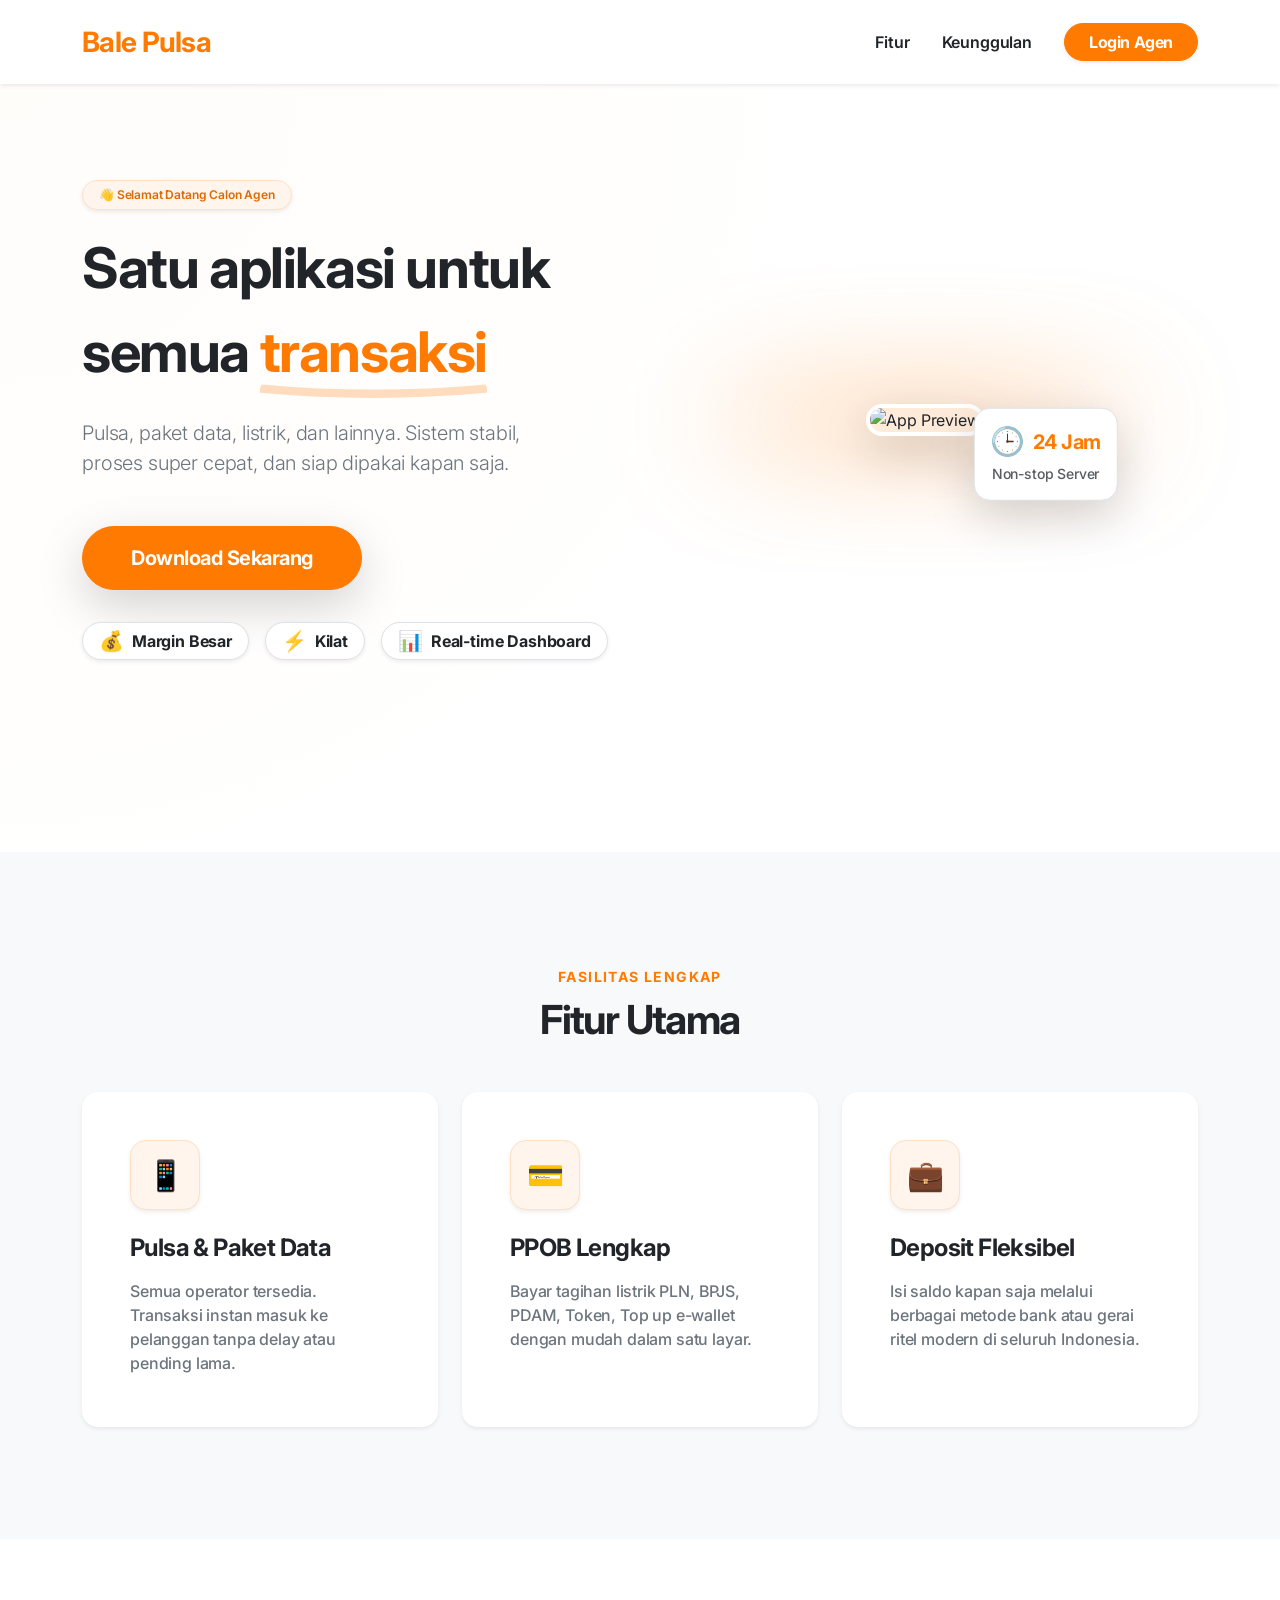
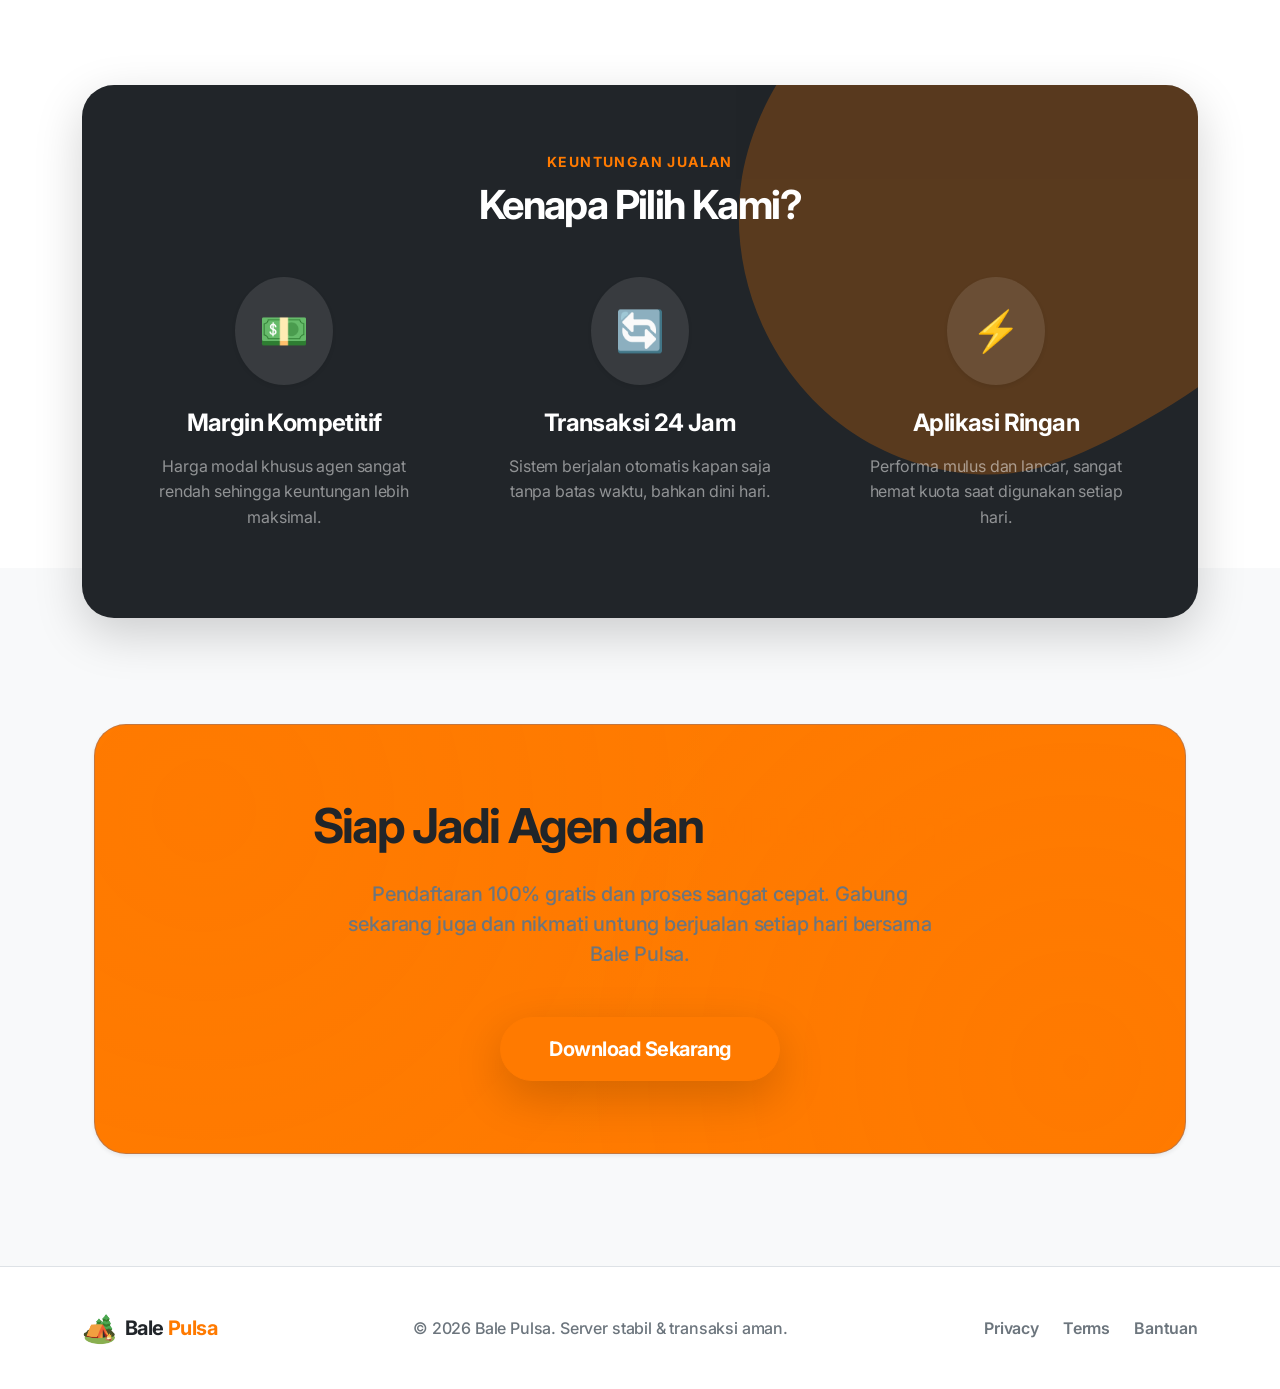
==== index.html @ e607cb9f "Add files via upload" ====
<!DOCTYPE html>
<html lang="id" class="scroll-smooth">

<head>
    <meta charset="UTF-8">
    <meta name="viewport" content="width=device-width, initial-scale=1.0">
    <title>Bale Pulsa - Aplikasi Transaksi Agen Tercepat</title>

    <!-- Google Fonts: Inter -->
    <link rel="preconnect" href="https://fonts.googleapis.com">
    <link rel="preconnect" href="https://fonts.gstatic.com" crossorigin>
    <link href="https://fonts.googleapis.com/css2?family=Inter:wght@400;500;600;700;800&display=swap" rel="stylesheet">

    <!-- Bootstrap 5 CSS -->
    <link href="https://cdn.jsdelivr.net/npm/bootstrap@5.3.3/dist/css/bootstrap.min.css" rel="stylesheet">

    <!-- Custom CSS -->
    <link rel="stylesheet" href="style.css">
</head>

<body class="bg-light">

    <!-- Navbar -->
    <nav class="navbar navbar-expand-lg navbar-light bg-white shadow-sm py-3 sticky-top">
        <div class="container">
            <a class="navbar-brand text-primary fw-bolder fs-3" href="#">Bale Pulsa</a>
            <button class="navbar-toggler border-0 shadow-none" type="button" data-bs-toggle="collapse"
                data-bs-target="#navbarNav" aria-controls="navbarNav" aria-expanded="false"
                aria-label="Toggle navigation">
                <span class="navbar-toggler-icon"></span>
            </button>
            <div class="collapse navbar-collapse justify-content-end" id="navbarNav">
                <ul class="navbar-nav align-items-center mt-3 mt-lg-0 gap-3">
                    <li class="nav-item">
                        <a class="nav-link fw-semibold text-dark hover-primary" href="#fitur">Fitur</a>
                    </li>
                    <li class="nav-item">
                        <a class="nav-link fw-semibold text-dark hover-primary" href="#keunggulan">Keunggulan</a>
                    </li>
                    <li class="nav-item ms-lg-2">
                        <a href="#login"
                            class="btn btn-primary px-4 fw-bold rounded-pill w-100 shadow-sm hover-lift">Login Agen</a>
                    </li>
                </ul>
            </div>
        </div>
    </nav>

    <!-- Hero Section -->
    <section class="hero-section bg-white position-relative overflow-hidden py-5">
        <!-- Floating shape background -->
        <div class="position-absolute top-0 start-0 w-100 h-100 hero-blob opacity-25 z-0"
            style="background: radial-gradient(circle at top left, #fff5ec 0%, transparent 60%); pointer-events: none;">
        </div>

        <div class="container py-5 position-relative z-1 pt-lg-5 pb-lg-5">
            <div class="row align-items-center mb-5 pb-lg-5">
                <div class="col-lg-6 mb-5 mb-lg-0 text-center text-lg-start">
                    <span
                        class="badge bg-primary-subtle text-primary-emphasis px-3 py-2 rounded-pill fw-semibold mb-3 border border-primary-subtle shadow-sm animate-fade-in">👋
                        Selamat Datang Calon Agen</span>
                    <h1 class="display-4 fw-bolder mb-4 lh-base text-dark text-balance">Satu aplikasi untuk semua <span
                            class="text-primary position-relative d-inline-block">transaksi<svg
                                class="position-absolute w-100 h-25 start-0 bottom-0 text-primary opacity-25"
                                style="transform: translateY(5px);" viewBox="0 0 100 20" preserveAspectRatio="none">
                                <path d="M0,10 Q50,20 100,10" stroke="currentColor" stroke-width="8" fill="none" />
                            </svg></span></h1>
                    <p class="lead text-secondary mb-5 pe-lg-5 text-balance">Pulsa, paket data, listrik, dan lainnya.
                        Sistem stabil, proses super cepat, dan siap dipakai kapan saja.</p>
                    <a href="#daftar"
                        class="btn btn-primary btn-lg px-5 py-3 rounded-pill fw-bold shadow-lg mb-4 hover-lift d-inline-block">Download
                        Sekarang</a>

                    <div class="d-flex flex-wrap justify-content-center justify-content-lg-start gap-3 mt-2">
                        <span
                            class="badge bg-white text-dark shadow-sm border px-3 py-2 fs-6 rounded-pill d-flex align-items-center"><span
                                class="fs-5 me-2">💰</span> Margin Besar</span>
                        <span
                            class="badge bg-white text-dark shadow-sm border px-3 py-2 fs-6 rounded-pill d-flex align-items-center"><span
                                class="fs-5 me-2">⚡</span> Kilat</span>
                        <span
                            class="badge bg-white text-dark shadow-sm border px-3 py-2 fs-6 rounded-pill d-flex align-items-center"><span
                                class="fs-5 me-2">📊</span> Real-time Dashboard</span>
                    </div>
                </div>
                <div class="col-lg-6 text-center position-relative">
                    <div
                        class="position-absolute top-50 start-50 translate-middle w-75 h-75 bg-primary rounded-circle opacity-10 filter-blur">
                    </div>
                    <img src="https://images.unsplash.com/photo-1620912189868-30788f8df4f5?ixlib=rb-4.0.3&auto=format&fit=crop&w=600&q=80"
                        alt="App Preview"
                        class="img-fluid rounded-4 shadow-lg hero-img position-relative z-1 border border-white border-4"
                        style="max-height: 550px; object-fit: cover;">
                    <!-- Floating badge -->
                    <div class="position-absolute top-0 end-0 translate-middle p-3 bg-white rounded-4 shadow-lg border z-2 hover-tilt"
                        style="margin-top: 50px; margin-right: 20px;">
                        <h5 class="fw-bold mb-0 text-primary d-flex align-items-center gap-2"><span
                                class="fs-3">🕒</span> 24 Jam</h5>
                        <small class="text-muted fw-medium mt-1 d-block">Non-stop Server</small>
                    </div>
                </div>
            </div>
        </div>
    </section>

    <!-- Fitur Utama -->
    <section id="fitur" class="py-5 bg-light position-relative">
        <div class="container py-5 mt-3 mb-3">
            <div class="text-center mb-5">
                <span class="text-primary fw-bold text-uppercase tracking-wide small">Fasilitas Lengkap</span>
                <h2 class="fw-bolder mt-2 display-6 text-dark tracking-tight">Fitur Utama</h2>
            </div>
            <div class="row g-4 justify-content-center">
                <div class="col-md-6 col-lg-4">
                    <div class="card h-100 border-0 shadow-sm feature-card rounded-4 bg-white overflow-hidden">
                        <div class="card-body p-4 p-xl-5">
                            <div class="feature-icon bg-primary-subtle text-primary rounded-4 mb-4 d-inline-flex align-items-center justify-content-center border border-primary-subtle shadow-sm"
                                style="width: 70px; height: 70px; font-size: 30px;">
                                📱
                            </div>
                            <h3 class="h4 fw-bold mb-3 text-dark">Pulsa & Paket Data</h3>
                            <p class="text-secondary mb-0 fw-medium">Semua operator tersedia. Transaksi instan masuk ke
                                pelanggan tanpa delay atau pending lama.</p>
                        </div>
                    </div>
                </div>
                <div class="col-md-6 col-lg-4">
                    <div class="card h-100 border-0 shadow-sm feature-card rounded-4 bg-white overflow-hidden">
                        <div class="card-body p-4 p-xl-5">
                            <div class="feature-icon bg-primary-subtle text-primary rounded-4 mb-4 d-inline-flex align-items-center justify-content-center border border-primary-subtle shadow-sm"
                                style="width: 70px; height: 70px; font-size: 30px;">
                                💳
                            </div>
                            <h3 class="h4 fw-bold mb-3 text-dark">PPOB Lengkap</h3>
                            <p class="text-secondary mb-0 fw-medium">Bayar tagihan listrik PLN, BPJS, PDAM, Token, Top
                                up e-wallet dengan mudah dalam satu layar.</p>
                        </div>
                    </div>
                </div>
                <div class="col-md-6 col-lg-4">
                    <div class="card h-100 border-0 shadow-sm feature-card rounded-4 bg-white overflow-hidden">
                        <div class="card-body p-4 p-xl-5">
                            <div class="feature-icon bg-primary-subtle text-primary rounded-4 mb-4 d-inline-flex align-items-center justify-content-center border border-primary-subtle shadow-sm"
                                style="width: 70px; height: 70px; font-size: 30px;">
                                💼
                            </div>
                            <h3 class="h4 fw-bold mb-3 text-dark">Deposit Fleksibel</h3>
                            <p class="text-secondary mb-0 fw-medium">Isi saldo kapan saja melalui berbagai metode bank
                                atau gerai ritel modern di seluruh Indonesia.</p>
                        </div>
                    </div>
                </div>
            </div>
        </div>
    </section>

    <!-- Kenapa Pilih Kami -->
    <section id="keunggulan" class="py-5 position-relative bg-white pb-0">
        <div class="container pt-5">
            <div class="bg-dark rounded-5 p-4 p-md-5 shadow-lg position-relative overflow-hidden benefits-section mb-n5"
                style="transform: translateY(50px); z-index: 10;">
                <!-- Decorative element -->
                <div class="position-absolute top-0 end-0 opacity-25 shape-rotate"
                    style="transform: translate(20%, -30%);">
                    <svg width="600" height="600" viewBox="0 0 200 200" xmlns="http://www.w3.org/2000/svg">
                        <path fill="#ff7a00"
                            d="M44.7,-76.4C58.8,-69.2,71.8,-59.1,81.3,-46.3C90.8,-33.5,96.8,-18,97,-2.4C97.1,13.2,91.3,28.9,81.4,41.4C71.5,53.8,57.5,63.1,42.7,71.6C27.9,80.1,12.3,87.8,-3.1,89.5C-18.5,91.2,-37,86.9,-51.9,78C-66.8,69,-78.2,55.5,-85.2,40.1C-92.2,24.7,-94.7,7.4,-92,-9.3C-89.2,-25.9,-81.1,-41.9,-70,-54.6C-58.9,-67.3,-44.7,-76.7,-30.2,-81.9C-15.7,-87.1,-0.9,-88.2,14.2,-85.4C29.3,-82.5,44.7,-76.4,44.7,-76.4Z"
                            transform="translate(100 100)" />
                    </svg>
                </div>

                <div class="text-center position-relative z-1 mb-5 pt-3">
                    <span class="text-primary fw-bold text-uppercase tracking-wide small">Keuntungan Jualan</span>
                    <h2 class="fw-bolder mt-2 display-6 text-white tracking-tight">Kenapa Pilih Kami?</h2>
                </div>

                <div class="row g-5 position-relative z-1 text-center pb-4">
                    <div class="col-md-4">
                        <div class="d-inline-flex bg-white bg-opacity-10 rounded-circle p-4 mb-4 glow-effect shadow-sm">
                            <span class="fs-1">💵</span>
                        </div>
                        <h3 class="h4 fw-bold text-white mb-3">Margin Kompetitif</h3>
                        <p class="text-white-50 px-lg-3 lh-relaxed">Harga modal khusus agen sangat rendah sehingga
                            keuntungan lebih maksimal.</p>
                    </div>
                    <div class="col-md-4">
                        <div class="d-inline-flex bg-white bg-opacity-10 rounded-circle p-4 mb-4 glow-effect shadow-sm">
                            <span class="fs-1">🔄</span>
                        </div>
                        <h3 class="h4 fw-bold text-white mb-3">Transaksi 24 Jam</h3>
                        <p class="text-white-50 px-lg-3 lh-relaxed">Sistem berjalan otomatis kapan saja tanpa batas
                            waktu, bahkan dini hari.</p>
                    </div>
                    <div class="col-md-4">
                        <div class="d-inline-flex bg-white bg-opacity-10 rounded-circle p-4 mb-4 glow-effect shadow-sm">
                            <span class="fs-1">⚡</span>
                        </div>
                        <h3 class="h4 fw-bold text-white mb-3">Aplikasi Ringan</h3>
                        <p class="text-white-50 px-lg-3 lh-relaxed">Performa mulus dan lancar, sangat hemat kuota saat
                            digunakan setiap hari.</p>
                    </div>
                </div>
            </div>
        </div>
    </section>

    <!-- CTA -->
    <section id="daftar" class="py-5 bg-light pb-5 pt-pill" style="padding-top: 100px !important;">
        <div class="container py-5 text-center px-lg-4 mt-2">
            <div
                class="py-5 px-3 px-sm-5 bg-primary bg-opacity-10 rounded-5 border border-primary border-opacity-25 shadow-sm custom-cta-bg position-relative overflow-hidden mb-3">
                <div class="position-relative z-1 py-4">
                    <h2 class="fw-bolder display-5 mb-4 text-dark tracking-tight">Siap Jadi Agen dan <span
                            class="text-primary">Mulai Cuan?</span></h2>
                    <p class="lead text-secondary mb-5 max-w-lg mx-auto fw-medium" style="max-width: 600px;">Pendaftaran
                        100% gratis dan proses sangat cepat. Gabung sekarang juga dan nikmati untung berjualan setiap
                        hari bersama Bale Pulsa.</p>
                    <a href="#"
                        class="btn btn-primary btn-lg px-5 py-3 rounded-pill fw-bold shadow-lg hover-lift">Download
                        Sekarang</a>
                </div>
            </div>
        </div>
    </section>

    <!-- Footer -->
    <footer class="py-4 bg-white text-center text-secondary border-top">
        <div class="container py-3">
            <div class="d-flex flex-column flex-md-row justify-content-between align-items-center">
                <div class="fw-bolder fs-5 text-dark mb-3 mb-md-0 d-flex align-items-center"><span
                        class="fs-3 me-2">🏕️</span> Bale <span class="text-primary ms-1">Pulsa</span></div>
                <p class="mb-0 fw-medium">© 2026 Bale Pulsa. Server stabil & transaksi aman.</p>
                <div class="d-flex gap-4 mt-3 mt-md-0 fw-semibold">
                    <a href="#" class="text-secondary hover-primary text-decoration-none transition-base">Privacy</a>
                    <a href="#" class="text-secondary hover-primary text-decoration-none transition-base">Terms</a>
                    <a href="#" class="text-secondary hover-primary text-decoration-none transition-base">Bantuan</a>
                </div>
            </div>
        </div>
    </footer>

    <!-- Bootstrap JS -->
    <script src="https://cdn.jsdelivr.net/npm/bootstrap@5.3.3/dist/js/bootstrap.bundle.min.js"></script>
</body>

</html>
---- style.css ----
/* Bale Pulsa Custom Styles (Overriding and Extending Bootstrap 5) */

:root {
    --primary-color: #ff7a00;
    --primary-hover: #e06a00;
    --primary-subtle: #fff5ec;
    --border-subtle: #ffe0c2;
    --font-family: 'Inter', -apple-system, BlinkMacSystemFont, "Segoe UI", Roboto, "Helvetica Neue", Arial, sans-serif;
}

html {
    scroll-behavior: smooth;
}

body {
    font-family: var(--font-family);
    -webkit-font-smoothing: antialiased;
    letter-spacing: -0.01em;
}

/* Typography Enhancements */
h1, h2, h3, h4, h5, h6, .fw-bolder, .fw-bold {
    letter-spacing: -0.025em;
}

.tracking-tight {
    letter-spacing: -0.04em !important;
}

.tracking-wide {
    letter-spacing: 0.1em !important;
}

.text-balance {
    text-wrap: balance;
}

.lh-relaxed {
    line-height: 1.6;
}

/* Base Transition Component */
.transition-base {
    transition: all 0.3s cubic-bezier(0.25, 0.8, 0.25, 1);
}

/* Primary Color Utilities Extension */
.text-primary { color: var(--primary-color) !important; }
.bg-primary { background-color: var(--primary-color) !important; }
.bg-primary-subtle { background-color: var(--primary-subtle) !important; }
.text-primary-emphasis { color: var(--primary-hover) !important; }
.border-primary-subtle { border-color: var(--border-subtle) !important; }

/* Buttons */
.btn-primary {
    background-color: var(--primary-color);
    border-color: var(--primary-color);
    transition: all 0.3s cubic-bezier(0.25, 0.8, 0.25, 1);
}

.btn-primary:hover, .btn-primary:focus, .btn-primary:active {
    background-color: var(--primary-hover) !important;
    border-color: var(--primary-hover) !important;
    transform: translateY(-2px);
    box-shadow: 0 8px 25px rgba(255, 122, 0, 0.35) !important;
}

/* Hover Links */
.hover-primary {
    transition: color 0.2s ease;
}
.hover-primary:hover {
    color: var(--primary-color) !important;
}

/* Feature Cards Interactive */
.feature-card {
    transition: all 0.4s cubic-bezier(0.25, 0.8, 0.25, 1);
    border-bottom: 4px solid transparent !important;
}

.feature-card:hover {
    transform: translateY(-10px);
    box-shadow: 0 15px 40px rgba(0, 0, 0, 0.08) !important;
    border-bottom: 4px solid var(--primary-color) !important;
}

/* Utility Animations & Hovers */
.hover-lift {
    transition: transform 0.3s ease, box-shadow 0.3s ease;
}
.hover-lift:hover {
    transform: translateY(-4px);
}

.hover-tilt {
    transition: transform 0.4s cubic-bezier(0.175, 0.885, 0.32, 1.275);
}
.hover-tilt:hover {
    transform: rotate(6deg) scale(1.08);
}

.hero-img {
    transition: transform 0.5s cubic-bezier(0.25, 0.8, 0.25, 1);
}
.hero-img:hover {
    transform: scale(1.03);
}

.filter-blur {
    filter: blur(60px);
}

/* Background decorations */
.benefits-section {
    transition: box-shadow 0.4s ease;
}

.benefits-section:hover {
    box-shadow: 0 30px 60px rgba(255, 122, 0, 0.3) !important;
}

.glow-effect {
    transition: transform 0.4s cubic-bezier(0.175, 0.885, 0.32, 1.275), background-color 0.4s ease, box-shadow 0.4s ease;
}
.benefits-section:hover .glow-effect {
    background-color: rgba(255, 255, 255, 0.2) !important;
    box-shadow: 0 0 25px rgba(255, 255, 255, 0.4);
    transform: scale(1.15) rotate(-5deg);
}

/* Keyframe Animations */
@keyframes slow-rotate {
    from { transform: translate(20%, -30%) rotate(0deg); }
    to { transform: translate(20%, -30%) rotate(360deg); }
}

.shape-rotate {
    animation: slow-rotate 60s linear infinite;
}

@keyframes fade-in-up {
    from {
        opacity: 0;
        transform: translateY(20px);
    }
    to {
        opacity: 1;
        transform: translateY(0);
    }
}

.animate-fade-in {
    animation: fade-in-up 0.8s ease-out forwards;
}

/* Custom CTA Background */
.custom-cta-bg {
    background-image: radial-gradient(circle at 10% 20%, rgba(255,122,0,0.06) 0%, transparent 50%),
                      radial-gradient(circle at 90% 80%, rgba(255,122,0,0.08) 0%, transparent 50%);
}
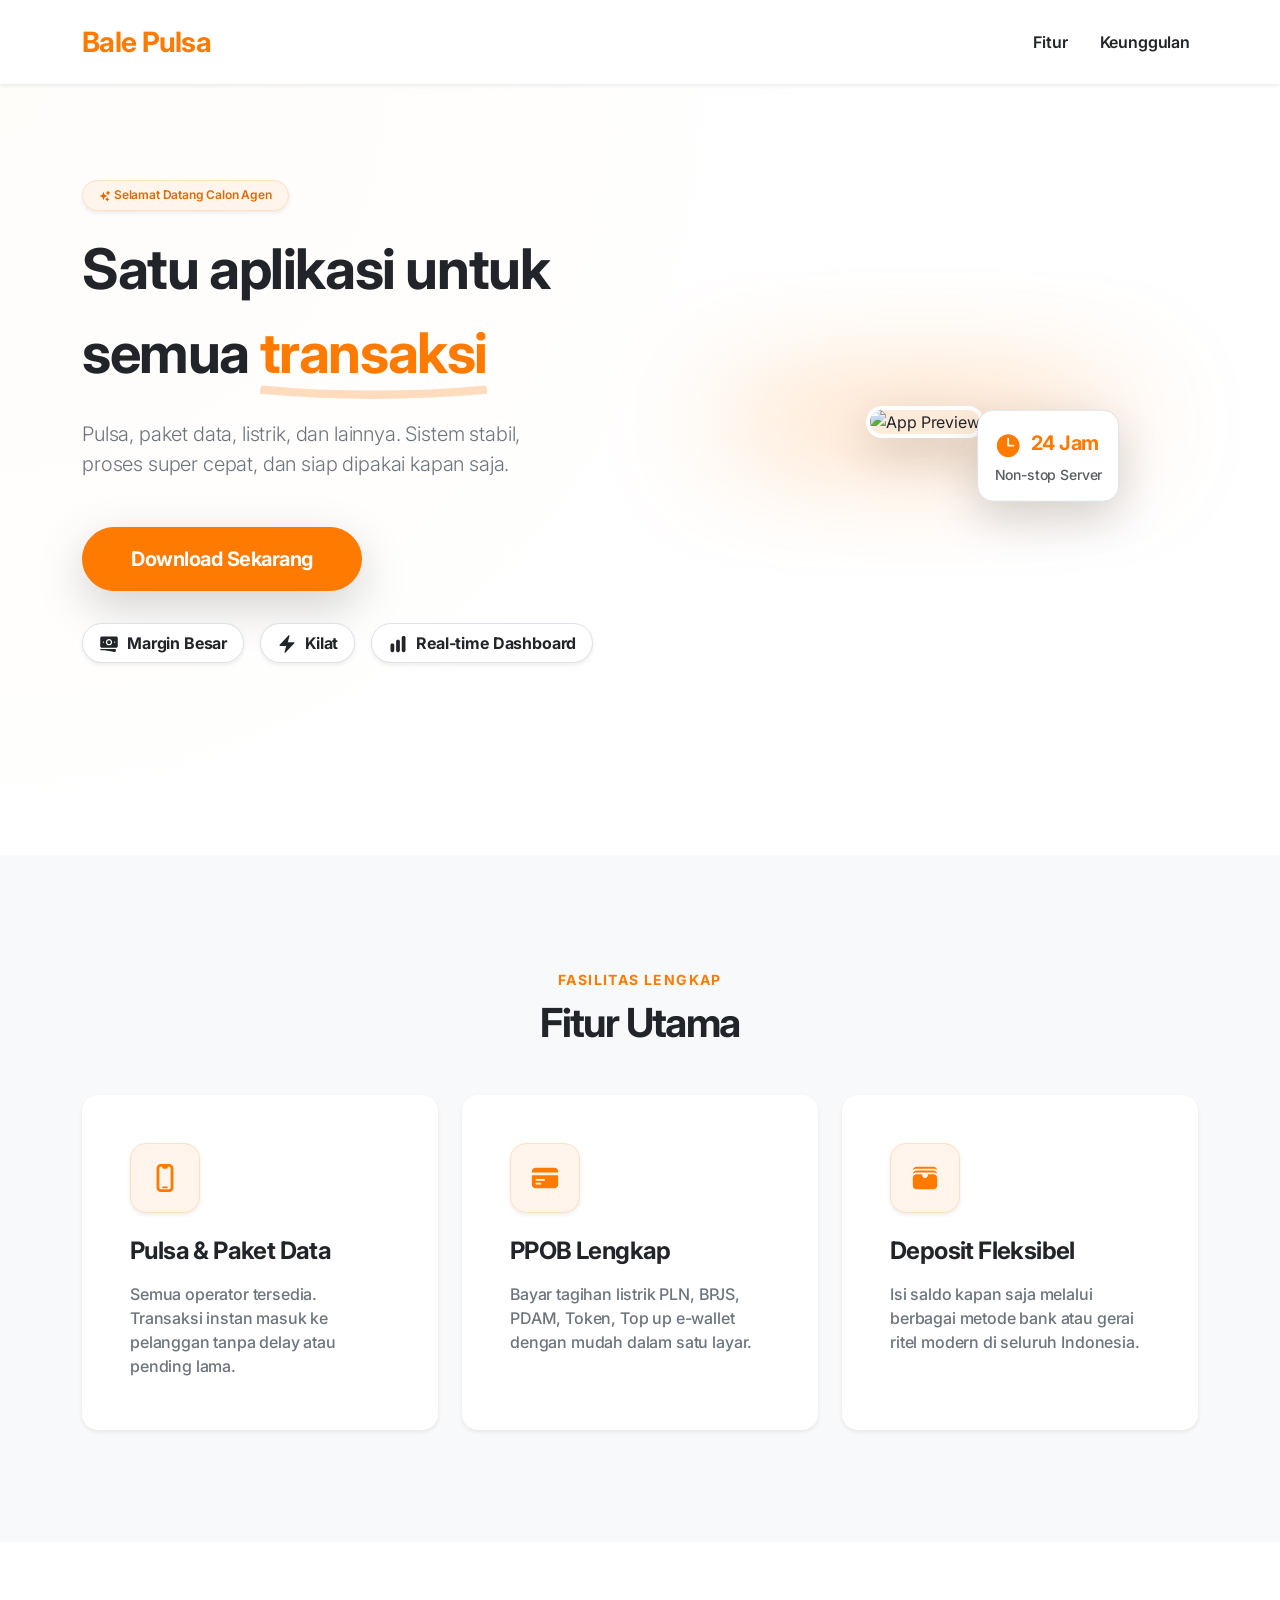
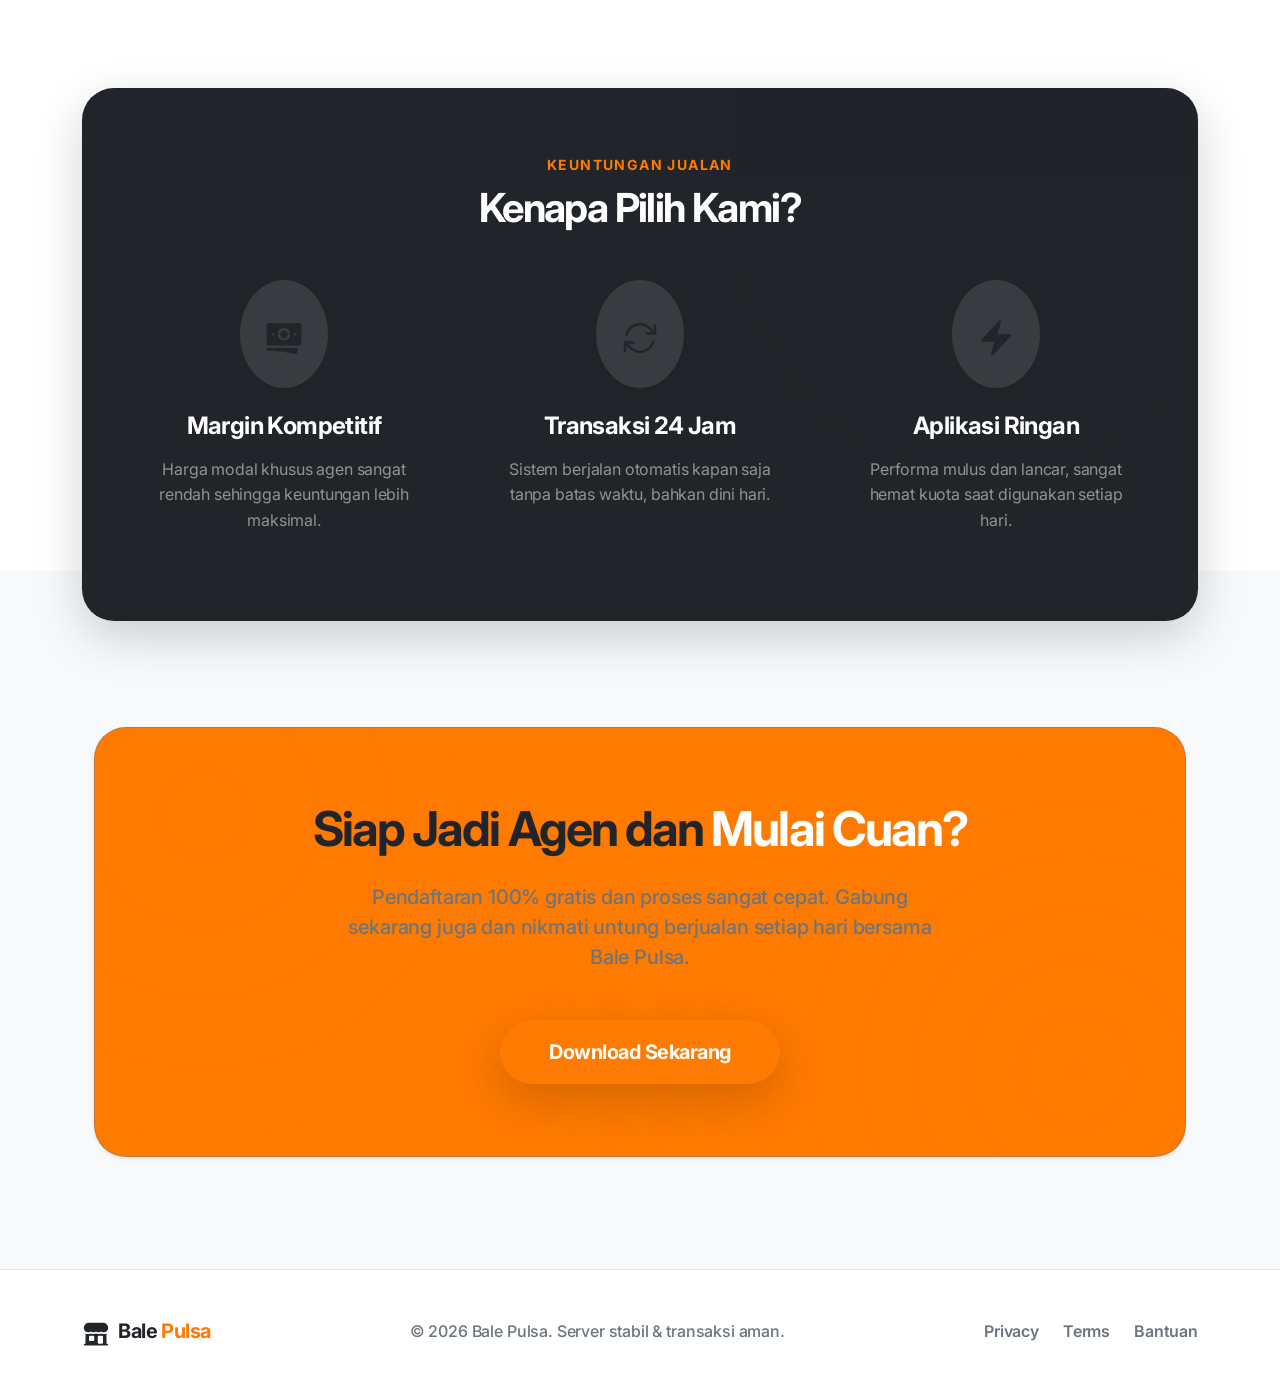
==== commit edda5c8c: "revisi ikon" ====
--- a/index.html
+++ b/index.html
@@ -37,10 +37,7 @@
                     <li class="nav-item">
                         <a class="nav-link fw-semibold text-dark hover-primary" href="#keunggulan">Keunggulan</a>
                     </li>
-                    <li class="nav-item ms-lg-2">
-                        <a href="#login"
-                            class="btn btn-primary px-4 fw-bold rounded-pill w-100 shadow-sm hover-lift">Login Agen</a>
-                    </li>
+
                 </ul>
             </div>
         </div>
@@ -57,7 +54,11 @@
             <div class="row align-items-center mb-5 pb-lg-5">
                 <div class="col-lg-6 mb-5 mb-lg-0 text-center text-lg-start">
                     <span
-                        class="badge bg-primary-subtle text-primary-emphasis px-3 py-2 rounded-pill fw-semibold mb-3 border border-primary-subtle shadow-sm animate-fade-in">👋
+                        class="badge bg-primary-subtle text-primary-emphasis px-3 py-2 rounded-pill fw-semibold mb-3 border border-primary-subtle shadow-sm animate-fade-in"><svg width="1em" height="1em" fill="currentColor" class="d-inline-block align-text-bottom" viewBox="0 0 24 24" fill="none" xmlns="http://www.w3.org/2000/svg">
+<path fill-rule="evenodd" clip-rule="evenodd" d="M9 4.5C9.33486 4.5 9.62915 4.72198 9.72114 5.04396L10.5343 7.89015C10.8903 9.13593 11.8641 10.1097 13.1099 10.4657L15.956 11.2789C16.278 11.3709 16.5 11.6651 16.5 12C16.5 12.3349 16.278 12.6291 15.956 12.7211L13.1098 13.5343C11.8641 13.8903 10.8903 14.8641 10.5343 16.1099L9.72114 18.956C9.62915 19.278 9.33486 19.5 9 19.5C8.66514 19.5 8.37085 19.278 8.27886 18.956L7.46566 16.1099C7.10972 14.8641 6.13593 13.8903 4.89015 13.5343L2.04396 12.7211C1.72198 12.6291 1.5 12.3349 1.5 12C1.5 11.6651 1.72198 11.3709 2.04396 11.2789L4.89015 10.4657C6.13593 10.1097 7.10972 9.13593 7.46566 7.89015L8.27886 5.04396C8.37085 4.72198 8.66514 4.5 9 4.5Z" fill="currentColor"/>
+<path fill-rule="evenodd" clip-rule="evenodd" d="M18 1.5C18.3442 1.5 18.6441 1.73422 18.7276 2.0681L18.9865 3.10356C19.2216 4.04406 19.9559 4.7784 20.8964 5.01353L21.9319 5.27239C22.2658 5.35586 22.5 5.65585 22.5 6C22.5 6.34415 22.2658 6.64414 21.9319 6.72761L20.8964 6.98647C19.9559 7.2216 19.2216 7.95594 18.9865 8.89644L18.7276 9.9319C18.6441 10.2658 18.3442 10.5 18 10.5C17.6558 10.5 17.3559 10.2658 17.2724 9.9319L17.0135 8.89644C16.7784 7.95594 16.0441 7.2216 15.1036 6.98647L14.0681 6.72761C13.7342 6.64414 13.5 6.34415 13.5 6C13.5 5.65585 13.7342 5.35586 14.0681 5.27239L15.1036 5.01353C16.0441 4.7784 16.7784 4.04406 17.0135 3.10356L17.2724 2.0681C17.3559 1.73422 17.6558 1.5 18 1.5Z" fill="currentColor"/>
+<path fill-rule="evenodd" clip-rule="evenodd" d="M16.5 15C16.8228 15 17.1094 15.2066 17.2115 15.5128L17.6058 16.6956C17.7551 17.1435 18.1065 17.4949 18.5544 17.6442L19.7372 18.0385C20.0434 18.1406 20.25 18.4272 20.25 18.75C20.25 19.0728 20.0434 19.3594 19.7372 19.4615L18.5544 19.8558C18.1065 20.0051 17.7551 20.3565 17.6058 20.8044L17.2115 21.9872C17.1094 22.2934 16.8228 22.5 16.5 22.5C16.1772 22.5 15.8906 22.2934 15.7885 21.9872L15.3942 20.8044C15.2449 20.3565 14.8935 20.0051 14.4456 19.8558L13.2628 19.4615C12.9566 19.3594 12.75 19.0728 12.75 18.75C12.75 18.4272 12.9566 18.1406 13.2628 18.0385L14.4456 17.6442C14.8935 17.4949 15.2449 17.1435 15.3942 16.6956L15.7885 15.5128C15.8906 15.2066 16.1772 15 16.5 15Z" fill="currentColor"/>
+</svg>
                         Selamat Datang Calon Agen</span>
                     <h1 class="display-4 fw-bolder mb-4 lh-base text-dark text-balance">Satu aplikasi untuk semua <span
                             class="text-primary position-relative d-inline-block">transaksi<svg
@@ -74,20 +75,30 @@
                     <div class="d-flex flex-wrap justify-content-center justify-content-lg-start gap-3 mt-2">
                         <span
                             class="badge bg-white text-dark shadow-sm border px-3 py-2 fs-6 rounded-pill d-flex align-items-center"><span
-                                class="fs-5 me-2">💰</span> Margin Besar</span>
+                                class="fs-5 me-2"><svg width="1em" height="1em" fill="currentColor" class="d-inline-block align-text-bottom" viewBox="0 0 24 24" fill="none" xmlns="http://www.w3.org/2000/svg">
+<path d="M12 7.5C10.7574 7.5 9.75 8.50736 9.75 9.75C9.75 10.9926 10.7574 12 12 12C13.2426 12 14.25 10.9926 14.25 9.75C14.25 8.50736 13.2426 7.5 12 7.5Z" fill="currentColor"/>
+<path fill-rule="evenodd" clip-rule="evenodd" d="M1.5 4.875C1.5 3.83947 2.33947 3 3.375 3H20.625C21.6605 3 22.5 3.83947 22.5 4.875V14.625C22.5 15.6605 21.6605 16.5 20.625 16.5H3.375C2.33947 16.5 1.5 15.6605 1.5 14.625V4.875ZM8.25 9.75C8.25 7.67893 9.92893 6 12 6C14.0711 6 15.75 7.67893 15.75 9.75C15.75 11.8211 14.0711 13.5 12 13.5C9.92893 13.5 8.25 11.8211 8.25 9.75ZM18.75 9C18.3358 9 18 9.33579 18 9.75V9.7575C18 10.1717 18.3358 10.5075 18.75 10.5075H18.7575C19.1717 10.5075 19.5075 10.1717 19.5075 9.7575V9.75C19.5075 9.33579 19.1717 9 18.7575 9H18.75ZM4.5 9.75C4.5 9.33579 4.83579 9 5.25 9H5.2575C5.67171 9 6.0075 9.33579 6.0075 9.75V9.7575C6.0075 10.1717 5.67171 10.5075 5.2575 10.5075H5.25C4.83579 10.5075 4.5 10.1717 4.5 9.7575V9.75Z" fill="currentColor"/>
+<path d="M2.25 18C1.83579 18 1.5 18.3358 1.5 18.75C1.5 19.1642 1.83579 19.5 2.25 19.5C7.65005 19.5 12.8802 20.2222 17.8498 21.5749C19.0404 21.899 20.25 21.0168 20.25 19.7551V18.75C20.25 18.3358 19.9142 18 19.5 18H2.25Z" fill="currentColor"/>
+</svg></span> Margin Besar</span>
                         <span
                             class="badge bg-white text-dark shadow-sm border px-3 py-2 fs-6 rounded-pill d-flex align-items-center"><span
-                                class="fs-5 me-2">⚡</span> Kilat</span>
+                                class="fs-5 me-2"><svg width="1em" height="1em" fill="currentColor" class="d-inline-block align-text-bottom" viewBox="0 0 24 24" fill="none" xmlns="http://www.w3.org/2000/svg">
+<path fill-rule="evenodd" clip-rule="evenodd" d="M14.6152 1.59492C14.9164 1.76287 15.0643 2.1146 14.9736 2.44734L12.9819 9.75H20.25C20.5486 9.75 20.8188 9.92718 20.9378 10.2011C21.0569 10.475 21.0021 10.7934 20.7983 11.0117L10.2983 22.2617C10.063 22.5139 9.68601 22.573 9.38478 22.4051C9.08354 22.2371 8.93567 21.8854 9.02641 21.5527L11.018 14.25H3.74999C3.45134 14.25 3.18115 14.0728 3.06213 13.7989C2.9431 13.525 2.99792 13.2066 3.20169 12.9883L13.7017 1.73826C13.937 1.48613 14.314 1.42698 14.6152 1.59492Z" fill="currentColor"/>
+</svg></span> Kilat</span>
                         <span
                             class="badge bg-white text-dark shadow-sm border px-3 py-2 fs-6 rounded-pill d-flex align-items-center"><span
-                                class="fs-5 me-2">📊</span> Real-time Dashboard</span>
+                                class="fs-5 me-2"><svg width="1em" height="1em" fill="currentColor" class="d-inline-block align-text-bottom" viewBox="0 0 24 24" fill="none" xmlns="http://www.w3.org/2000/svg">
+<path d="M18.375 2.25C17.3395 2.25 16.5 3.08947 16.5 4.125V19.875C16.5 20.9105 17.3395 21.75 18.375 21.75H19.125C20.1605 21.75 21 20.9105 21 19.875V4.125C21 3.08947 20.1605 2.25 19.125 2.25H18.375Z" fill="currentColor"/>
+<path d="M9.75 8.625C9.75 7.58947 10.5895 6.75 11.625 6.75H12.375C13.4105 6.75 14.25 7.58947 14.25 8.625V19.875C14.25 20.9105 13.4105 21.75 12.375 21.75H11.625C10.5895 21.75 9.75 20.9105 9.75 19.875V8.625Z" fill="currentColor"/>
+<path d="M3 13.125C3 12.0895 3.83947 11.25 4.875 11.25H5.625C6.66053 11.25 7.5 12.0895 7.5 13.125V19.875C7.5 20.9105 6.66053 21.75 5.625 21.75H4.875C3.83947 21.75 3 20.9105 3 19.875V13.125Z" fill="currentColor"/>
+</svg></span> Real-time Dashboard</span>
                     </div>
                 </div>
                 <div class="col-lg-6 text-center position-relative">
                     <div
                         class="position-absolute top-50 start-50 translate-middle w-75 h-75 bg-primary rounded-circle opacity-10 filter-blur">
                     </div>
-                    <img src="https://images.unsplash.com/photo-1620912189868-30788f8df4f5?ixlib=rb-4.0.3&auto=format&fit=crop&w=600&q=80"
+                    <img src="app-preview.png"
                         alt="App Preview"
                         class="img-fluid rounded-4 shadow-lg hero-img position-relative z-1 border border-white border-4"
                         style="max-height: 550px; object-fit: cover;">
@@ -95,7 +106,9 @@
                     <div class="position-absolute top-0 end-0 translate-middle p-3 bg-white rounded-4 shadow-lg border z-2 hover-tilt"
                         style="margin-top: 50px; margin-right: 20px;">
                         <h5 class="fw-bold mb-0 text-primary d-flex align-items-center gap-2"><span
-                                class="fs-3">🕒</span> 24 Jam</h5>
+                                class="fs-3"><svg width="1em" height="1em" fill="currentColor" class="d-inline-block align-text-bottom" viewBox="0 0 24 24" fill="none" xmlns="http://www.w3.org/2000/svg">
+<path fill-rule="evenodd" clip-rule="evenodd" d="M12 2.25C6.61522 2.25 2.25 6.61522 2.25 12C2.25 17.3848 6.61522 21.75 12 21.75C17.3848 21.75 21.75 17.3848 21.75 12C21.75 6.61522 17.3848 2.25 12 2.25ZM12.75 6C12.75 5.58579 12.4142 5.25 12 5.25C11.5858 5.25 11.25 5.58579 11.25 6V12C11.25 12.4142 11.5858 12.75 12 12.75H16.5C16.9142 12.75 17.25 12.4142 17.25 12C17.25 11.5858 16.9142 11.25 16.5 11.25H12.75V6Z" fill="currentColor"/>
+</svg></span> 24 Jam</h5>
                         <small class="text-muted fw-medium mt-1 d-block">Non-stop Server</small>
                     </div>
                 </div>
@@ -116,7 +129,10 @@
                         <div class="card-body p-4 p-xl-5">
                             <div class="feature-icon bg-primary-subtle text-primary rounded-4 mb-4 d-inline-flex align-items-center justify-content-center border border-primary-subtle shadow-sm"
                                 style="width: 70px; height: 70px; font-size: 30px;">
-                                📱
+                                <svg width="1em" height="1em" fill="currentColor" class="d-inline-block align-text-bottom" viewBox="0 0 24 24" fill="none" xmlns="http://www.w3.org/2000/svg">
+<path d="M10.5 18.75C10.0858 18.75 9.75 19.0858 9.75 19.5C9.75 19.9142 10.0858 20.25 10.5 20.25H13.5C13.9142 20.25 14.25 19.9142 14.25 19.5C14.25 19.0858 13.9142 18.75 13.5 18.75H10.5Z" fill="currentColor"/>
+<path fill-rule="evenodd" clip-rule="evenodd" d="M8.625 0.75C6.76104 0.75 5.25 2.26104 5.25 4.125V19.875C5.25 21.739 6.76104 23.25 8.625 23.25H15.375C17.239 23.25 18.75 21.739 18.75 19.875V4.125C18.75 2.26104 17.239 0.75 15.375 0.75H8.625ZM7.5 4.125C7.5 3.50368 8.00368 3 8.625 3H9.75V3.375C9.75 3.99632 10.2537 4.5 10.875 4.5H13.125C13.7463 4.5 14.25 3.99632 14.25 3.375V3H15.375C15.9963 3 16.5 3.50368 16.5 4.125V19.875C16.5 20.4963 15.9963 21 15.375 21H8.625C8.00368 21 7.5 20.4963 7.5 19.875V4.125Z" fill="currentColor"/>
+</svg>
                             </div>
                             <h3 class="h4 fw-bold mb-3 text-dark">Pulsa & Paket Data</h3>
                             <p class="text-secondary mb-0 fw-medium">Semua operator tersedia. Transaksi instan masuk ke
@@ -129,7 +145,10 @@
                         <div class="card-body p-4 p-xl-5">
                             <div class="feature-icon bg-primary-subtle text-primary rounded-4 mb-4 d-inline-flex align-items-center justify-content-center border border-primary-subtle shadow-sm"
                                 style="width: 70px; height: 70px; font-size: 30px;">
-                                💳
+                                <svg width="1em" height="1em" fill="currentColor" class="d-inline-block align-text-bottom" viewBox="0 0 24 24" fill="none" xmlns="http://www.w3.org/2000/svg">
+<path d="M4.5 3.75C2.84315 3.75 1.5 5.09315 1.5 6.75V7.5H22.5V6.75C22.5 5.09315 21.1569 3.75 19.5 3.75H4.5Z" fill="currentColor"/>
+<path fill-rule="evenodd" clip-rule="evenodd" d="M22.5 9.75H1.5V17.25C1.5 18.9069 2.84315 20.25 4.5 20.25H19.5C21.1569 20.25 22.5 18.9069 22.5 17.25V9.75ZM4.5 13.5C4.5 13.0858 4.83579 12.75 5.25 12.75H11.25C11.6642 12.75 12 13.0858 12 13.5C12 13.9142 11.6642 14.25 11.25 14.25H5.25C4.83579 14.25 4.5 13.9142 4.5 13.5ZM5.25 15.75C4.83579 15.75 4.5 16.0858 4.5 16.5C4.5 16.9142 4.83579 17.25 5.25 17.25H8.25C8.66421 17.25 9 16.9142 9 16.5C9 16.0858 8.66421 15.75 8.25 15.75H5.25Z" fill="currentColor"/>
+</svg>
                             </div>
                             <h3 class="h4 fw-bold mb-3 text-dark">PPOB Lengkap</h3>
                             <p class="text-secondary mb-0 fw-medium">Bayar tagihan listrik PLN, BPJS, PDAM, Token, Top
@@ -142,7 +161,11 @@
                         <div class="card-body p-4 p-xl-5">
                             <div class="feature-icon bg-primary-subtle text-primary rounded-4 mb-4 d-inline-flex align-items-center justify-content-center border border-primary-subtle shadow-sm"
                                 style="width: 70px; height: 70px; font-size: 30px;">
-                                💼
+                                <svg width="1em" height="1em" fill="currentColor" class="d-inline-block align-text-bottom" viewBox="0 0 24 24" fill="none" xmlns="http://www.w3.org/2000/svg">
+<path d="M2.27307 5.62524C3.06638 4.92494 4.10851 4.5 5.24989 4.5H18.7499C19.8913 4.5 20.9334 4.92494 21.7267 5.62524C21.5423 4.14526 20.2798 3 18.7499 3H5.24989C3.71995 3 2.4575 4.14525 2.27307 5.62524Z" fill="currentColor"/>
+<path d="M2.27307 8.62524C3.06638 7.92494 4.10851 7.5 5.24989 7.5H18.7499C19.8913 7.5 20.9334 7.92494 21.7267 8.62524C21.5423 7.14526 20.2798 6 18.7499 6H5.24989C3.71995 6 2.4575 7.14525 2.27307 8.62524Z" fill="currentColor"/>
+<path d="M5.25 9C3.59315 9 2.25 10.3431 2.25 12V18C2.25 19.6569 3.59315 21 5.25 21H18.75C20.4069 21 21.75 19.6569 21.75 18V12C21.75 10.3431 20.4069 9 18.75 9H15C14.5858 9 14.25 9.33579 14.25 9.75C14.25 10.9926 13.2426 12 12 12C10.7574 12 9.75 10.9926 9.75 9.75C9.75 9.33579 9.41421 9 9 9H5.25Z" fill="currentColor"/>
+</svg>
                             </div>
                             <h3 class="h4 fw-bold mb-3 text-dark">Deposit Fleksibel</h3>
                             <p class="text-secondary mb-0 fw-medium">Isi saldo kapan saja melalui berbagai metode bank
@@ -163,7 +186,7 @@
                 <div class="position-absolute top-0 end-0 opacity-25 shape-rotate"
                     style="transform: translate(20%, -30%);">
                     <svg width="600" height="600" viewBox="0 0 200 200" xmlns="http://www.w3.org/2000/svg">
-                        <path fill="#ff7a00"
+                        <path fill="currentColor"
                             d="M44.7,-76.4C58.8,-69.2,71.8,-59.1,81.3,-46.3C90.8,-33.5,96.8,-18,97,-2.4C97.1,13.2,91.3,28.9,81.4,41.4C71.5,53.8,57.5,63.1,42.7,71.6C27.9,80.1,12.3,87.8,-3.1,89.5C-18.5,91.2,-37,86.9,-51.9,78C-66.8,69,-78.2,55.5,-85.2,40.1C-92.2,24.7,-94.7,7.4,-92,-9.3C-89.2,-25.9,-81.1,-41.9,-70,-54.6C-58.9,-67.3,-44.7,-76.7,-30.2,-81.9C-15.7,-87.1,-0.9,-88.2,14.2,-85.4C29.3,-82.5,44.7,-76.4,44.7,-76.4Z"
                             transform="translate(100 100)" />
                     </svg>
@@ -177,7 +200,11 @@
                 <div class="row g-5 position-relative z-1 text-center pb-4">
                     <div class="col-md-4">
                         <div class="d-inline-flex bg-white bg-opacity-10 rounded-circle p-4 mb-4 glow-effect shadow-sm">
-                            <span class="fs-1">💵</span>
+                            <span class="fs-1"><svg width="1em" height="1em" fill="currentColor" class="d-inline-block align-text-bottom" viewBox="0 0 24 24" fill="none" xmlns="http://www.w3.org/2000/svg">
+<path d="M12 7.5C10.7574 7.5 9.75 8.50736 9.75 9.75C9.75 10.9926 10.7574 12 12 12C13.2426 12 14.25 10.9926 14.25 9.75C14.25 8.50736 13.2426 7.5 12 7.5Z" fill="currentColor"/>
+<path fill-rule="evenodd" clip-rule="evenodd" d="M1.5 4.875C1.5 3.83947 2.33947 3 3.375 3H20.625C21.6605 3 22.5 3.83947 22.5 4.875V14.625C22.5 15.6605 21.6605 16.5 20.625 16.5H3.375C2.33947 16.5 1.5 15.6605 1.5 14.625V4.875ZM8.25 9.75C8.25 7.67893 9.92893 6 12 6C14.0711 6 15.75 7.67893 15.75 9.75C15.75 11.8211 14.0711 13.5 12 13.5C9.92893 13.5 8.25 11.8211 8.25 9.75ZM18.75 9C18.3358 9 18 9.33579 18 9.75V9.7575C18 10.1717 18.3358 10.5075 18.75 10.5075H18.7575C19.1717 10.5075 19.5075 10.1717 19.5075 9.7575V9.75C19.5075 9.33579 19.1717 9 18.7575 9H18.75ZM4.5 9.75C4.5 9.33579 4.83579 9 5.25 9H5.2575C5.67171 9 6.0075 9.33579 6.0075 9.75V9.7575C6.0075 10.1717 5.67171 10.5075 5.2575 10.5075H5.25C4.83579 10.5075 4.5 10.1717 4.5 9.7575V9.75Z" fill="currentColor"/>
+<path d="M2.25 18C1.83579 18 1.5 18.3358 1.5 18.75C1.5 19.1642 1.83579 19.5 2.25 19.5C7.65005 19.5 12.8802 20.2222 17.8498 21.5749C19.0404 21.899 20.25 21.0168 20.25 19.7551V18.75C20.25 18.3358 19.9142 18 19.5 18H2.25Z" fill="currentColor"/>
+</svg></span>
                         </div>
                         <h3 class="h4 fw-bold text-white mb-3">Margin Kompetitif</h3>
                         <p class="text-white-50 px-lg-3 lh-relaxed">Harga modal khusus agen sangat rendah sehingga
@@ -185,7 +212,9 @@
                     </div>
                     <div class="col-md-4">
                         <div class="d-inline-flex bg-white bg-opacity-10 rounded-circle p-4 mb-4 glow-effect shadow-sm">
-                            <span class="fs-1">🔄</span>
+                            <span class="fs-1"><svg width="1em" height="1em" fill="currentColor" class="d-inline-block align-text-bottom" viewBox="0 0 24 24" fill="none" xmlns="http://www.w3.org/2000/svg">
+<path fill-rule="evenodd" clip-rule="evenodd" d="M4.75517 10.0589C5.82723 6.0579 9.93976 3.68353 13.9408 4.75559C15.2617 5.10955 16.4035 5.79374 17.3034 6.69528L19.2065 8.59835H16.0228C15.6085 8.59835 15.2728 8.93414 15.2728 9.34835C15.2728 9.76256 15.6085 10.0984 16.0228 10.0984H21.0154C21.2143 10.0984 21.4051 10.0193 21.5457 9.87864C21.6864 9.73797 21.7654 9.54717 21.7654 9.34824V4.35575C21.7654 3.94153 21.4296 3.60575 21.0154 3.60575C20.6011 3.60575 20.2654 3.94153 20.2654 4.35575V7.53591L18.3651 5.63561C17.2839 4.55253 15.9114 3.73071 14.329 3.3067C9.52779 2.02023 4.59276 4.86947 3.30628 9.67067C3.19908 10.0708 3.43651 10.482 3.83661 10.5892C4.23671 10.6964 4.64796 10.459 4.75517 10.0589ZM20.1626 13.4108C19.7625 13.3036 19.3513 13.5411 19.2441 13.9412C18.172 17.9422 14.0595 20.3165 10.0585 19.2445C8.73749 18.8905 7.5957 18.2063 6.69585 17.3048L4.79396 15.4017H7.97677C8.39099 15.4017 8.72677 15.0659 8.72677 14.6517C8.72677 14.2375 8.39099 13.9017 7.97677 13.9017L2.98413 13.9017C2.56992 13.9017 2.23413 14.2375 2.23413 14.6517V19.6443C2.23413 20.0585 2.56992 20.3943 2.98413 20.3943C3.39834 20.3943 3.73413 20.0585 3.73413 19.6443V16.4632L5.6342 18.3645C6.71539 19.4477 8.08772 20.2693 9.67024 20.6934C14.4714 21.9798 19.4065 19.1306 20.6929 14.3294C20.8001 13.9293 20.5627 13.5181 20.1626 13.4108Z" fill="currentColor"/>
+</svg></span>
                         </div>
                         <h3 class="h4 fw-bold text-white mb-3">Transaksi 24 Jam</h3>
                         <p class="text-white-50 px-lg-3 lh-relaxed">Sistem berjalan otomatis kapan saja tanpa batas
@@ -193,7 +222,9 @@
                     </div>
                     <div class="col-md-4">
                         <div class="d-inline-flex bg-white bg-opacity-10 rounded-circle p-4 mb-4 glow-effect shadow-sm">
-                            <span class="fs-1">⚡</span>
+                            <span class="fs-1"><svg width="1em" height="1em" fill="currentColor" class="d-inline-block align-text-bottom" viewBox="0 0 24 24" fill="none" xmlns="http://www.w3.org/2000/svg">
+<path fill-rule="evenodd" clip-rule="evenodd" d="M14.6152 1.59492C14.9164 1.76287 15.0643 2.1146 14.9736 2.44734L12.9819 9.75H20.25C20.5486 9.75 20.8188 9.92718 20.9378 10.2011C21.0569 10.475 21.0021 10.7934 20.7983 11.0117L10.2983 22.2617C10.063 22.5139 9.68601 22.573 9.38478 22.4051C9.08354 22.2371 8.93567 21.8854 9.02641 21.5527L11.018 14.25H3.74999C3.45134 14.25 3.18115 14.0728 3.06213 13.7989C2.9431 13.525 2.99792 13.2066 3.20169 12.9883L13.7017 1.73826C13.937 1.48613 14.314 1.42698 14.6152 1.59492Z" fill="currentColor"/>
+</svg></span>
                         </div>
                         <h3 class="h4 fw-bold text-white mb-3">Aplikasi Ringan</h3>
                         <p class="text-white-50 px-lg-3 lh-relaxed">Performa mulus dan lancar, sangat hemat kuota saat
@@ -211,7 +242,7 @@
                 class="py-5 px-3 px-sm-5 bg-primary bg-opacity-10 rounded-5 border border-primary border-opacity-25 shadow-sm custom-cta-bg position-relative overflow-hidden mb-3">
                 <div class="position-relative z-1 py-4">
                     <h2 class="fw-bolder display-5 mb-4 text-dark tracking-tight">Siap Jadi Agen dan <span
-                            class="text-primary">Mulai Cuan?</span></h2>
+                            class="text-white">Mulai Cuan?</span></h2>
                     <p class="lead text-secondary mb-5 max-w-lg mx-auto fw-medium" style="max-width: 600px;">Pendaftaran
                         100% gratis dan proses sangat cepat. Gabung sekarang juga dan nikmati untung berjualan setiap
                         hari bersama Bale Pulsa.</p>
@@ -228,7 +259,10 @@
         <div class="container py-3">
             <div class="d-flex flex-column flex-md-row justify-content-between align-items-center">
                 <div class="fw-bolder fs-5 text-dark mb-3 mb-md-0 d-flex align-items-center"><span
-                        class="fs-3 me-2">🏕️</span> Bale <span class="text-primary ms-1">Pulsa</span></div>
+                        class="fs-3 me-2"><svg width="1em" height="1em" fill="currentColor" class="d-inline-block align-text-bottom" viewBox="0 0 24 24" fill="none" xmlns="http://www.w3.org/2000/svg">
+<path d="M5.22335 2.25C4.72607 2.25 4.24916 2.44754 3.89752 2.79917L2.59835 4.09835C1.13388 5.56282 1.13388 7.93718 2.59835 9.40165C3.93551 10.7388 6.03124 10.8551 7.50029 9.75038C8.12669 10.2206 8.90598 10.5 9.75 10.5C10.5941 10.5 11.3736 10.2205 12 9.75016C12.6264 10.2205 13.4059 10.5 14.25 10.5C15.094 10.5 15.8733 10.2206 16.4997 9.75038C17.9688 10.8551 20.0645 10.7388 21.4016 9.40165C22.8661 7.93718 22.8661 5.56282 21.4016 4.09835L20.1025 2.79918C19.7508 2.44755 19.2739 2.25 18.7767 2.25L5.22335 2.25Z" fill="currentColor"/>
+<path fill-rule="evenodd" clip-rule="evenodd" d="M3 20.25V11.4951C4.42021 12.1686 6.0799 12.1681 7.50044 11.4944C8.18265 11.8183 8.94611 12 9.75 12C10.5541 12 11.3177 11.8182 12 11.4942C12.6823 11.8182 13.4459 12 14.25 12C15.0539 12 15.8173 11.8183 16.4996 11.4944C17.9201 12.1681 19.5798 12.1686 21 11.4951V20.25H21.75C22.1642 20.25 22.5 20.5858 22.5 21C22.5 21.4142 22.1642 21.75 21.75 21.75H2.25C1.83579 21.75 1.5 21.4142 1.5 21C1.5 20.5858 1.83579 20.25 2.25 20.25H3ZM6 14.25C6 13.8358 6.33579 13.5 6.75 13.5H9.75C10.1642 13.5 10.5 13.8358 10.5 14.25V17.25C10.5 17.6642 10.1642 18 9.75 18H6.75C6.33579 18 6 17.6642 6 17.25V14.25ZM14.25 13.5C13.8358 13.5 13.5 13.8358 13.5 14.25V19.5C13.5 19.9142 13.8358 20.25 14.25 20.25H17.25C17.6642 20.25 18 19.9142 18 19.5V14.25C18 13.8358 17.6642 13.5 17.25 13.5H14.25Z" fill="currentColor"/>
+</svg></span> Bale <span class="text-primary ms-1">Pulsa</span></div>
                 <p class="mb-0 fw-medium">© 2026 Bale Pulsa. Server stabil & transaksi aman.</p>
                 <div class="d-flex gap-4 mt-3 mt-md-0 fw-semibold">
                     <a href="#" class="text-secondary hover-primary text-decoration-none transition-base">Privacy</a>
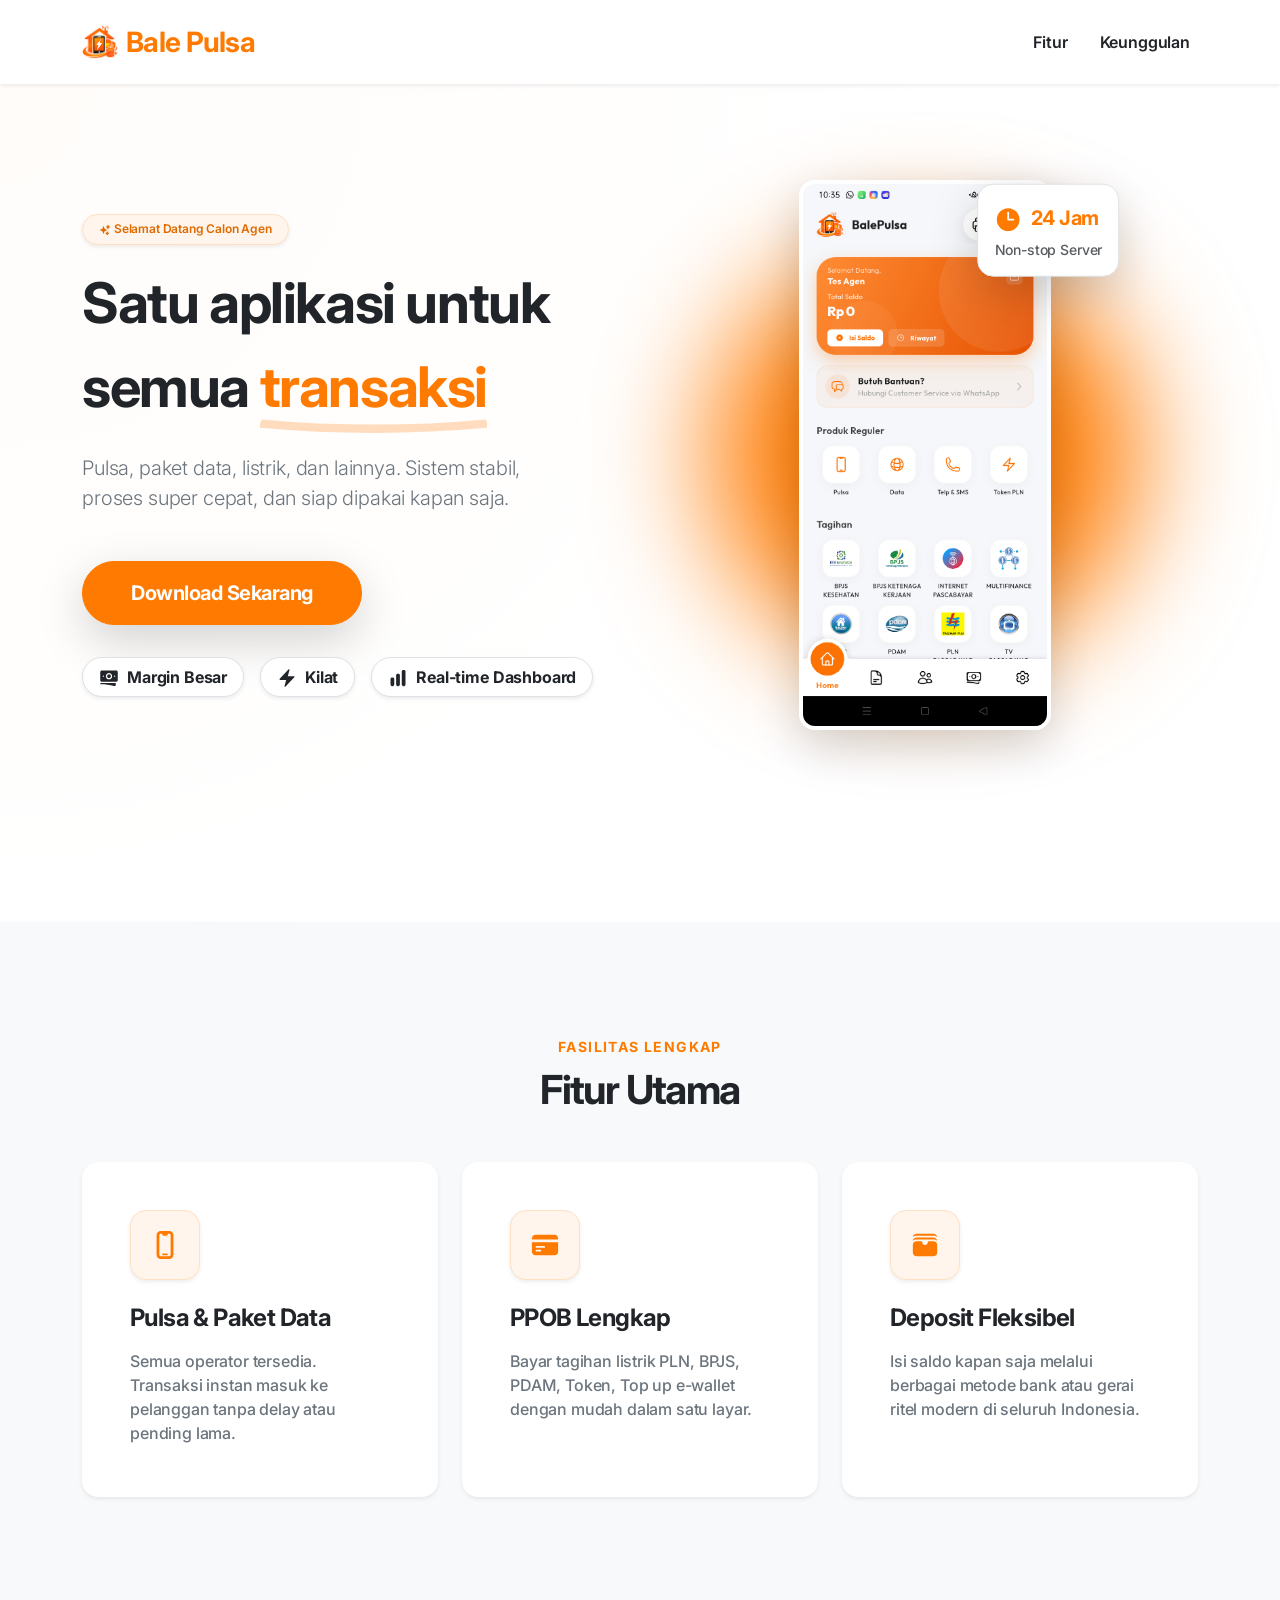
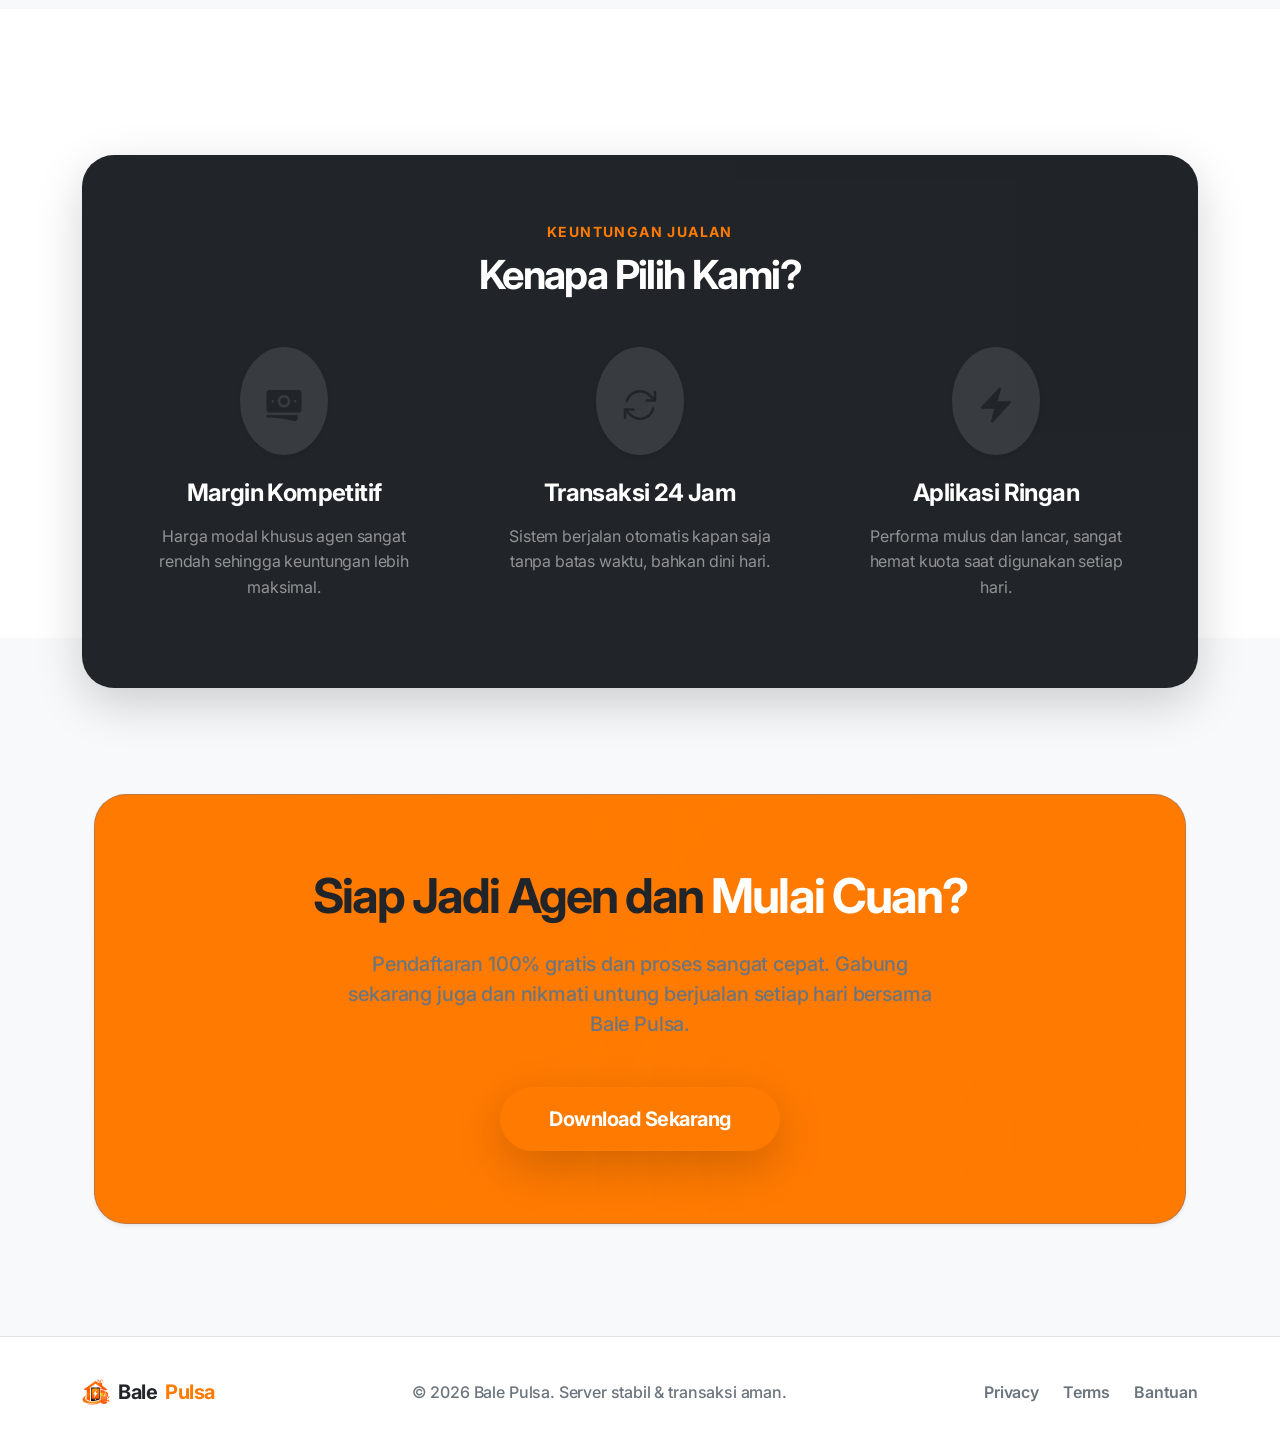
==== commit 1f08af52: "perbaikan logo" ====
--- a/index.html
+++ b/index.html
@@ -23,7 +23,10 @@
     <!-- Navbar -->
     <nav class="navbar navbar-expand-lg navbar-light bg-white shadow-sm py-3 sticky-top">
         <div class="container">
-            <a class="navbar-brand text-primary fw-bolder fs-3" href="#">Bale Pulsa</a>
+            <a class="navbar-brand d-flex align-items-center gap-2 text-primary fw-bolder fs-3" href="#">
+                <img src="img/logo.png" alt="" height="36" class="d-inline-block align-text-top">
+                Bale Pulsa
+            </a>
             <button class="navbar-toggler border-0 shadow-none" type="button" data-bs-toggle="collapse"
                 data-bs-target="#navbarNav" aria-controls="navbarNav" aria-expanded="false"
                 aria-label="Toggle navigation">
@@ -54,11 +57,19 @@
             <div class="row align-items-center mb-5 pb-lg-5">
                 <div class="col-lg-6 mb-5 mb-lg-0 text-center text-lg-start">
                     <span
-                        class="badge bg-primary-subtle text-primary-emphasis px-3 py-2 rounded-pill fw-semibold mb-3 border border-primary-subtle shadow-sm animate-fade-in"><svg width="1em" height="1em" fill="currentColor" class="d-inline-block align-text-bottom" viewBox="0 0 24 24" fill="none" xmlns="http://www.w3.org/2000/svg">
-<path fill-rule="evenodd" clip-rule="evenodd" d="M9 4.5C9.33486 4.5 9.62915 4.72198 9.72114 5.04396L10.5343 7.89015C10.8903 9.13593 11.8641 10.1097 13.1099 10.4657L15.956 11.2789C16.278 11.3709 16.5 11.6651 16.5 12C16.5 12.3349 16.278 12.6291 15.956 12.7211L13.1098 13.5343C11.8641 13.8903 10.8903 14.8641 10.5343 16.1099L9.72114 18.956C9.62915 19.278 9.33486 19.5 9 19.5C8.66514 19.5 8.37085 19.278 8.27886 18.956L7.46566 16.1099C7.10972 14.8641 6.13593 13.8903 4.89015 13.5343L2.04396 12.7211C1.72198 12.6291 1.5 12.3349 1.5 12C1.5 11.6651 1.72198 11.3709 2.04396 11.2789L4.89015 10.4657C6.13593 10.1097 7.10972 9.13593 7.46566 7.89015L8.27886 5.04396C8.37085 4.72198 8.66514 4.5 9 4.5Z" fill="currentColor"/>
-<path fill-rule="evenodd" clip-rule="evenodd" d="M18 1.5C18.3442 1.5 18.6441 1.73422 18.7276 2.0681L18.9865 3.10356C19.2216 4.04406 19.9559 4.7784 20.8964 5.01353L21.9319 5.27239C22.2658 5.35586 22.5 5.65585 22.5 6C22.5 6.34415 22.2658 6.64414 21.9319 6.72761L20.8964 6.98647C19.9559 7.2216 19.2216 7.95594 18.9865 8.89644L18.7276 9.9319C18.6441 10.2658 18.3442 10.5 18 10.5C17.6558 10.5 17.3559 10.2658 17.2724 9.9319L17.0135 8.89644C16.7784 7.95594 16.0441 7.2216 15.1036 6.98647L14.0681 6.72761C13.7342 6.64414 13.5 6.34415 13.5 6C13.5 5.65585 13.7342 5.35586 14.0681 5.27239L15.1036 5.01353C16.0441 4.7784 16.7784 4.04406 17.0135 3.10356L17.2724 2.0681C17.3559 1.73422 17.6558 1.5 18 1.5Z" fill="currentColor"/>
-<path fill-rule="evenodd" clip-rule="evenodd" d="M16.5 15C16.8228 15 17.1094 15.2066 17.2115 15.5128L17.6058 16.6956C17.7551 17.1435 18.1065 17.4949 18.5544 17.6442L19.7372 18.0385C20.0434 18.1406 20.25 18.4272 20.25 18.75C20.25 19.0728 20.0434 19.3594 19.7372 19.4615L18.5544 19.8558C18.1065 20.0051 17.7551 20.3565 17.6058 20.8044L17.2115 21.9872C17.1094 22.2934 16.8228 22.5 16.5 22.5C16.1772 22.5 15.8906 22.2934 15.7885 21.9872L15.3942 20.8044C15.2449 20.3565 14.8935 20.0051 14.4456 19.8558L13.2628 19.4615C12.9566 19.3594 12.75 19.0728 12.75 18.75C12.75 18.4272 12.9566 18.1406 13.2628 18.0385L14.4456 17.6442C14.8935 17.4949 15.2449 17.1435 15.3942 16.6956L15.7885 15.5128C15.8906 15.2066 16.1772 15 16.5 15Z" fill="currentColor"/>
-</svg>
+                        class="badge bg-primary-subtle text-primary-emphasis px-3 py-2 rounded-pill fw-semibold mb-3 border border-primary-subtle shadow-sm animate-fade-in"><svg
+                            width="1em" height="1em" fill="currentColor" class="d-inline-block align-text-bottom"
+                            viewBox="0 0 24 24" fill="none" xmlns="http://www.w3.org/2000/svg">
+                            <path fill-rule="evenodd" clip-rule="evenodd"
+                                d="M9 4.5C9.33486 4.5 9.62915 4.72198 9.72114 5.04396L10.5343 7.89015C10.8903 9.13593 11.8641 10.1097 13.1099 10.4657L15.956 11.2789C16.278 11.3709 16.5 11.6651 16.5 12C16.5 12.3349 16.278 12.6291 15.956 12.7211L13.1098 13.5343C11.8641 13.8903 10.8903 14.8641 10.5343 16.1099L9.72114 18.956C9.62915 19.278 9.33486 19.5 9 19.5C8.66514 19.5 8.37085 19.278 8.27886 18.956L7.46566 16.1099C7.10972 14.8641 6.13593 13.8903 4.89015 13.5343L2.04396 12.7211C1.72198 12.6291 1.5 12.3349 1.5 12C1.5 11.6651 1.72198 11.3709 2.04396 11.2789L4.89015 10.4657C6.13593 10.1097 7.10972 9.13593 7.46566 7.89015L8.27886 5.04396C8.37085 4.72198 8.66514 4.5 9 4.5Z"
+                                fill="currentColor" />
+                            <path fill-rule="evenodd" clip-rule="evenodd"
+                                d="M18 1.5C18.3442 1.5 18.6441 1.73422 18.7276 2.0681L18.9865 3.10356C19.2216 4.04406 19.9559 4.7784 20.8964 5.01353L21.9319 5.27239C22.2658 5.35586 22.5 5.65585 22.5 6C22.5 6.34415 22.2658 6.64414 21.9319 6.72761L20.8964 6.98647C19.9559 7.2216 19.2216 7.95594 18.9865 8.89644L18.7276 9.9319C18.6441 10.2658 18.3442 10.5 18 10.5C17.6558 10.5 17.3559 10.2658 17.2724 9.9319L17.0135 8.89644C16.7784 7.95594 16.0441 7.2216 15.1036 6.98647L14.0681 6.72761C13.7342 6.64414 13.5 6.34415 13.5 6C13.5 5.65585 13.7342 5.35586 14.0681 5.27239L15.1036 5.01353C16.0441 4.7784 16.7784 4.04406 17.0135 3.10356L17.2724 2.0681C17.3559 1.73422 17.6558 1.5 18 1.5Z"
+                                fill="currentColor" />
+                            <path fill-rule="evenodd" clip-rule="evenodd"
+                                d="M16.5 15C16.8228 15 17.1094 15.2066 17.2115 15.5128L17.6058 16.6956C17.7551 17.1435 18.1065 17.4949 18.5544 17.6442L19.7372 18.0385C20.0434 18.1406 20.25 18.4272 20.25 18.75C20.25 19.0728 20.0434 19.3594 19.7372 19.4615L18.5544 19.8558C18.1065 20.0051 17.7551 20.3565 17.6058 20.8044L17.2115 21.9872C17.1094 22.2934 16.8228 22.5 16.5 22.5C16.1772 22.5 15.8906 22.2934 15.7885 21.9872L15.3942 20.8044C15.2449 20.3565 14.8935 20.0051 14.4456 19.8558L13.2628 19.4615C12.9566 19.3594 12.75 19.0728 12.75 18.75C12.75 18.4272 12.9566 18.1406 13.2628 18.0385L14.4456 17.6442C14.8935 17.4949 15.2449 17.1435 15.3942 16.6956L15.7885 15.5128C15.8906 15.2066 16.1772 15 16.5 15Z"
+                                fill="currentColor" />
+                        </svg>
                         Selamat Datang Calon Agen</span>
                     <h1 class="display-4 fw-bolder mb-4 lh-base text-dark text-balance">Satu aplikasi untuk semua <span
                             class="text-primary position-relative d-inline-block">transaksi<svg
@@ -75,40 +86,63 @@
                     <div class="d-flex flex-wrap justify-content-center justify-content-lg-start gap-3 mt-2">
                         <span
                             class="badge bg-white text-dark shadow-sm border px-3 py-2 fs-6 rounded-pill d-flex align-items-center"><span
-                                class="fs-5 me-2"><svg width="1em" height="1em" fill="currentColor" class="d-inline-block align-text-bottom" viewBox="0 0 24 24" fill="none" xmlns="http://www.w3.org/2000/svg">
-<path d="M12 7.5C10.7574 7.5 9.75 8.50736 9.75 9.75C9.75 10.9926 10.7574 12 12 12C13.2426 12 14.25 10.9926 14.25 9.75C14.25 8.50736 13.2426 7.5 12 7.5Z" fill="currentColor"/>
-<path fill-rule="evenodd" clip-rule="evenodd" d="M1.5 4.875C1.5 3.83947 2.33947 3 3.375 3H20.625C21.6605 3 22.5 3.83947 22.5 4.875V14.625C22.5 15.6605 21.6605 16.5 20.625 16.5H3.375C2.33947 16.5 1.5 15.6605 1.5 14.625V4.875ZM8.25 9.75C8.25 7.67893 9.92893 6 12 6C14.0711 6 15.75 7.67893 15.75 9.75C15.75 11.8211 14.0711 13.5 12 13.5C9.92893 13.5 8.25 11.8211 8.25 9.75ZM18.75 9C18.3358 9 18 9.33579 18 9.75V9.7575C18 10.1717 18.3358 10.5075 18.75 10.5075H18.7575C19.1717 10.5075 19.5075 10.1717 19.5075 9.7575V9.75C19.5075 9.33579 19.1717 9 18.7575 9H18.75ZM4.5 9.75C4.5 9.33579 4.83579 9 5.25 9H5.2575C5.67171 9 6.0075 9.33579 6.0075 9.75V9.7575C6.0075 10.1717 5.67171 10.5075 5.2575 10.5075H5.25C4.83579 10.5075 4.5 10.1717 4.5 9.7575V9.75Z" fill="currentColor"/>
-<path d="M2.25 18C1.83579 18 1.5 18.3358 1.5 18.75C1.5 19.1642 1.83579 19.5 2.25 19.5C7.65005 19.5 12.8802 20.2222 17.8498 21.5749C19.0404 21.899 20.25 21.0168 20.25 19.7551V18.75C20.25 18.3358 19.9142 18 19.5 18H2.25Z" fill="currentColor"/>
-</svg></span> Margin Besar</span>
+                                class="fs-5 me-2"><svg width="1em" height="1em" fill="currentColor"
+                                    class="d-inline-block align-text-bottom" viewBox="0 0 24 24" fill="none"
+                                    xmlns="http://www.w3.org/2000/svg">
+                                    <path
+                                        d="M12 7.5C10.7574 7.5 9.75 8.50736 9.75 9.75C9.75 10.9926 10.7574 12 12 12C13.2426 12 14.25 10.9926 14.25 9.75C14.25 8.50736 13.2426 7.5 12 7.5Z"
+                                        fill="currentColor" />
+                                    <path fill-rule="evenodd" clip-rule="evenodd"
+                                        d="M1.5 4.875C1.5 3.83947 2.33947 3 3.375 3H20.625C21.6605 3 22.5 3.83947 22.5 4.875V14.625C22.5 15.6605 21.6605 16.5 20.625 16.5H3.375C2.33947 16.5 1.5 15.6605 1.5 14.625V4.875ZM8.25 9.75C8.25 7.67893 9.92893 6 12 6C14.0711 6 15.75 7.67893 15.75 9.75C15.75 11.8211 14.0711 13.5 12 13.5C9.92893 13.5 8.25 11.8211 8.25 9.75ZM18.75 9C18.3358 9 18 9.33579 18 9.75V9.7575C18 10.1717 18.3358 10.5075 18.75 10.5075H18.7575C19.1717 10.5075 19.5075 10.1717 19.5075 9.7575V9.75C19.5075 9.33579 19.1717 9 18.7575 9H18.75ZM4.5 9.75C4.5 9.33579 4.83579 9 5.25 9H5.2575C5.67171 9 6.0075 9.33579 6.0075 9.75V9.7575C6.0075 10.1717 5.67171 10.5075 5.2575 10.5075H5.25C4.83579 10.5075 4.5 10.1717 4.5 9.7575V9.75Z"
+                                        fill="currentColor" />
+                                    <path
+                                        d="M2.25 18C1.83579 18 1.5 18.3358 1.5 18.75C1.5 19.1642 1.83579 19.5 2.25 19.5C7.65005 19.5 12.8802 20.2222 17.8498 21.5749C19.0404 21.899 20.25 21.0168 20.25 19.7551V18.75C20.25 18.3358 19.9142 18 19.5 18H2.25Z"
+                                        fill="currentColor" />
+                                </svg></span> Margin Besar</span>
                         <span
                             class="badge bg-white text-dark shadow-sm border px-3 py-2 fs-6 rounded-pill d-flex align-items-center"><span
-                                class="fs-5 me-2"><svg width="1em" height="1em" fill="currentColor" class="d-inline-block align-text-bottom" viewBox="0 0 24 24" fill="none" xmlns="http://www.w3.org/2000/svg">
-<path fill-rule="evenodd" clip-rule="evenodd" d="M14.6152 1.59492C14.9164 1.76287 15.0643 2.1146 14.9736 2.44734L12.9819 9.75H20.25C20.5486 9.75 20.8188 9.92718 20.9378 10.2011C21.0569 10.475 21.0021 10.7934 20.7983 11.0117L10.2983 22.2617C10.063 22.5139 9.68601 22.573 9.38478 22.4051C9.08354 22.2371 8.93567 21.8854 9.02641 21.5527L11.018 14.25H3.74999C3.45134 14.25 3.18115 14.0728 3.06213 13.7989C2.9431 13.525 2.99792 13.2066 3.20169 12.9883L13.7017 1.73826C13.937 1.48613 14.314 1.42698 14.6152 1.59492Z" fill="currentColor"/>
-</svg></span> Kilat</span>
+                                class="fs-5 me-2"><svg width="1em" height="1em" fill="currentColor"
+                                    class="d-inline-block align-text-bottom" viewBox="0 0 24 24" fill="none"
+                                    xmlns="http://www.w3.org/2000/svg">
+                                    <path fill-rule="evenodd" clip-rule="evenodd"
+                                        d="M14.6152 1.59492C14.9164 1.76287 15.0643 2.1146 14.9736 2.44734L12.9819 9.75H20.25C20.5486 9.75 20.8188 9.92718 20.9378 10.2011C21.0569 10.475 21.0021 10.7934 20.7983 11.0117L10.2983 22.2617C10.063 22.5139 9.68601 22.573 9.38478 22.4051C9.08354 22.2371 8.93567 21.8854 9.02641 21.5527L11.018 14.25H3.74999C3.45134 14.25 3.18115 14.0728 3.06213 13.7989C2.9431 13.525 2.99792 13.2066 3.20169 12.9883L13.7017 1.73826C13.937 1.48613 14.314 1.42698 14.6152 1.59492Z"
+                                        fill="currentColor" />
+                                </svg></span> Kilat</span>
                         <span
                             class="badge bg-white text-dark shadow-sm border px-3 py-2 fs-6 rounded-pill d-flex align-items-center"><span
-                                class="fs-5 me-2"><svg width="1em" height="1em" fill="currentColor" class="d-inline-block align-text-bottom" viewBox="0 0 24 24" fill="none" xmlns="http://www.w3.org/2000/svg">
-<path d="M18.375 2.25C17.3395 2.25 16.5 3.08947 16.5 4.125V19.875C16.5 20.9105 17.3395 21.75 18.375 21.75H19.125C20.1605 21.75 21 20.9105 21 19.875V4.125C21 3.08947 20.1605 2.25 19.125 2.25H18.375Z" fill="currentColor"/>
-<path d="M9.75 8.625C9.75 7.58947 10.5895 6.75 11.625 6.75H12.375C13.4105 6.75 14.25 7.58947 14.25 8.625V19.875C14.25 20.9105 13.4105 21.75 12.375 21.75H11.625C10.5895 21.75 9.75 20.9105 9.75 19.875V8.625Z" fill="currentColor"/>
-<path d="M3 13.125C3 12.0895 3.83947 11.25 4.875 11.25H5.625C6.66053 11.25 7.5 12.0895 7.5 13.125V19.875C7.5 20.9105 6.66053 21.75 5.625 21.75H4.875C3.83947 21.75 3 20.9105 3 19.875V13.125Z" fill="currentColor"/>
-</svg></span> Real-time Dashboard</span>
+                                class="fs-5 me-2"><svg width="1em" height="1em" fill="currentColor"
+                                    class="d-inline-block align-text-bottom" viewBox="0 0 24 24" fill="none"
+                                    xmlns="http://www.w3.org/2000/svg">
+                                    <path
+                                        d="M18.375 2.25C17.3395 2.25 16.5 3.08947 16.5 4.125V19.875C16.5 20.9105 17.3395 21.75 18.375 21.75H19.125C20.1605 21.75 21 20.9105 21 19.875V4.125C21 3.08947 20.1605 2.25 19.125 2.25H18.375Z"
+                                        fill="currentColor" />
+                                    <path
+                                        d="M9.75 8.625C9.75 7.58947 10.5895 6.75 11.625 6.75H12.375C13.4105 6.75 14.25 7.58947 14.25 8.625V19.875C14.25 20.9105 13.4105 21.75 12.375 21.75H11.625C10.5895 21.75 9.75 20.9105 9.75 19.875V8.625Z"
+                                        fill="currentColor" />
+                                    <path
+                                        d="M3 13.125C3 12.0895 3.83947 11.25 4.875 11.25H5.625C6.66053 11.25 7.5 12.0895 7.5 13.125V19.875C7.5 20.9105 6.66053 21.75 5.625 21.75H4.875C3.83947 21.75 3 20.9105 3 19.875V13.125Z"
+                                        fill="currentColor" />
+                                </svg></span> Real-time Dashboard</span>
                     </div>
                 </div>
                 <div class="col-lg-6 text-center position-relative">
                     <div
                         class="position-absolute top-50 start-50 translate-middle w-75 h-75 bg-primary rounded-circle opacity-10 filter-blur">
                     </div>
-                    <img src="app-preview.png"
-                        alt="App Preview"
+                    <img src="img/home.png" alt="App Preview"
                         class="img-fluid rounded-4 shadow-lg hero-img position-relative z-1 border border-white border-4"
                         style="max-height: 550px; object-fit: cover;">
                     <!-- Floating badge -->
                     <div class="position-absolute top-0 end-0 translate-middle p-3 bg-white rounded-4 shadow-lg border z-2 hover-tilt"
                         style="margin-top: 50px; margin-right: 20px;">
-                        <h5 class="fw-bold mb-0 text-primary d-flex align-items-center gap-2"><span
-                                class="fs-3"><svg width="1em" height="1em" fill="currentColor" class="d-inline-block align-text-bottom" viewBox="0 0 24 24" fill="none" xmlns="http://www.w3.org/2000/svg">
-<path fill-rule="evenodd" clip-rule="evenodd" d="M12 2.25C6.61522 2.25 2.25 6.61522 2.25 12C2.25 17.3848 6.61522 21.75 12 21.75C17.3848 21.75 21.75 17.3848 21.75 12C21.75 6.61522 17.3848 2.25 12 2.25ZM12.75 6C12.75 5.58579 12.4142 5.25 12 5.25C11.5858 5.25 11.25 5.58579 11.25 6V12C11.25 12.4142 11.5858 12.75 12 12.75H16.5C16.9142 12.75 17.25 12.4142 17.25 12C17.25 11.5858 16.9142 11.25 16.5 11.25H12.75V6Z" fill="currentColor"/>
-</svg></span> 24 Jam</h5>
+                        <h5 class="fw-bold mb-0 text-primary d-flex align-items-center gap-2"><span class="fs-3"><svg
+                                    width="1em" height="1em" fill="currentColor"
+                                    class="d-inline-block align-text-bottom" viewBox="0 0 24 24" fill="none"
+                                    xmlns="http://www.w3.org/2000/svg">
+                                    <path fill-rule="evenodd" clip-rule="evenodd"
+                                        d="M12 2.25C6.61522 2.25 2.25 6.61522 2.25 12C2.25 17.3848 6.61522 21.75 12 21.75C17.3848 21.75 21.75 17.3848 21.75 12C21.75 6.61522 17.3848 2.25 12 2.25ZM12.75 6C12.75 5.58579 12.4142 5.25 12 5.25C11.5858 5.25 11.25 5.58579 11.25 6V12C11.25 12.4142 11.5858 12.75 12 12.75H16.5C16.9142 12.75 17.25 12.4142 17.25 12C17.25 11.5858 16.9142 11.25 16.5 11.25H12.75V6Z"
+                                        fill="currentColor" />
+                                </svg></span> 24 Jam</h5>
                         <small class="text-muted fw-medium mt-1 d-block">Non-stop Server</small>
                     </div>
                 </div>
@@ -129,10 +163,16 @@
                         <div class="card-body p-4 p-xl-5">
                             <div class="feature-icon bg-primary-subtle text-primary rounded-4 mb-4 d-inline-flex align-items-center justify-content-center border border-primary-subtle shadow-sm"
                                 style="width: 70px; height: 70px; font-size: 30px;">
-                                <svg width="1em" height="1em" fill="currentColor" class="d-inline-block align-text-bottom" viewBox="0 0 24 24" fill="none" xmlns="http://www.w3.org/2000/svg">
-<path d="M10.5 18.75C10.0858 18.75 9.75 19.0858 9.75 19.5C9.75 19.9142 10.0858 20.25 10.5 20.25H13.5C13.9142 20.25 14.25 19.9142 14.25 19.5C14.25 19.0858 13.9142 18.75 13.5 18.75H10.5Z" fill="currentColor"/>
-<path fill-rule="evenodd" clip-rule="evenodd" d="M8.625 0.75C6.76104 0.75 5.25 2.26104 5.25 4.125V19.875C5.25 21.739 6.76104 23.25 8.625 23.25H15.375C17.239 23.25 18.75 21.739 18.75 19.875V4.125C18.75 2.26104 17.239 0.75 15.375 0.75H8.625ZM7.5 4.125C7.5 3.50368 8.00368 3 8.625 3H9.75V3.375C9.75 3.99632 10.2537 4.5 10.875 4.5H13.125C13.7463 4.5 14.25 3.99632 14.25 3.375V3H15.375C15.9963 3 16.5 3.50368 16.5 4.125V19.875C16.5 20.4963 15.9963 21 15.375 21H8.625C8.00368 21 7.5 20.4963 7.5 19.875V4.125Z" fill="currentColor"/>
-</svg>
+                                <svg width="1em" height="1em" fill="currentColor"
+                                    class="d-inline-block align-text-bottom" viewBox="0 0 24 24" fill="none"
+                                    xmlns="http://www.w3.org/2000/svg">
+                                    <path
+                                        d="M10.5 18.75C10.0858 18.75 9.75 19.0858 9.75 19.5C9.75 19.9142 10.0858 20.25 10.5 20.25H13.5C13.9142 20.25 14.25 19.9142 14.25 19.5C14.25 19.0858 13.9142 18.75 13.5 18.75H10.5Z"
+                                        fill="currentColor" />
+                                    <path fill-rule="evenodd" clip-rule="evenodd"
+                                        d="M8.625 0.75C6.76104 0.75 5.25 2.26104 5.25 4.125V19.875C5.25 21.739 6.76104 23.25 8.625 23.25H15.375C17.239 23.25 18.75 21.739 18.75 19.875V4.125C18.75 2.26104 17.239 0.75 15.375 0.75H8.625ZM7.5 4.125C7.5 3.50368 8.00368 3 8.625 3H9.75V3.375C9.75 3.99632 10.2537 4.5 10.875 4.5H13.125C13.7463 4.5 14.25 3.99632 14.25 3.375V3H15.375C15.9963 3 16.5 3.50368 16.5 4.125V19.875C16.5 20.4963 15.9963 21 15.375 21H8.625C8.00368 21 7.5 20.4963 7.5 19.875V4.125Z"
+                                        fill="currentColor" />
+                                </svg>
                             </div>
                             <h3 class="h4 fw-bold mb-3 text-dark">Pulsa & Paket Data</h3>
                             <p class="text-secondary mb-0 fw-medium">Semua operator tersedia. Transaksi instan masuk ke
@@ -145,10 +185,16 @@
                         <div class="card-body p-4 p-xl-5">
                             <div class="feature-icon bg-primary-subtle text-primary rounded-4 mb-4 d-inline-flex align-items-center justify-content-center border border-primary-subtle shadow-sm"
                                 style="width: 70px; height: 70px; font-size: 30px;">
-                                <svg width="1em" height="1em" fill="currentColor" class="d-inline-block align-text-bottom" viewBox="0 0 24 24" fill="none" xmlns="http://www.w3.org/2000/svg">
-<path d="M4.5 3.75C2.84315 3.75 1.5 5.09315 1.5 6.75V7.5H22.5V6.75C22.5 5.09315 21.1569 3.75 19.5 3.75H4.5Z" fill="currentColor"/>
-<path fill-rule="evenodd" clip-rule="evenodd" d="M22.5 9.75H1.5V17.25C1.5 18.9069 2.84315 20.25 4.5 20.25H19.5C21.1569 20.25 22.5 18.9069 22.5 17.25V9.75ZM4.5 13.5C4.5 13.0858 4.83579 12.75 5.25 12.75H11.25C11.6642 12.75 12 13.0858 12 13.5C12 13.9142 11.6642 14.25 11.25 14.25H5.25C4.83579 14.25 4.5 13.9142 4.5 13.5ZM5.25 15.75C4.83579 15.75 4.5 16.0858 4.5 16.5C4.5 16.9142 4.83579 17.25 5.25 17.25H8.25C8.66421 17.25 9 16.9142 9 16.5C9 16.0858 8.66421 15.75 8.25 15.75H5.25Z" fill="currentColor"/>
-</svg>
+                                <svg width="1em" height="1em" fill="currentColor"
+                                    class="d-inline-block align-text-bottom" viewBox="0 0 24 24" fill="none"
+                                    xmlns="http://www.w3.org/2000/svg">
+                                    <path
+                                        d="M4.5 3.75C2.84315 3.75 1.5 5.09315 1.5 6.75V7.5H22.5V6.75C22.5 5.09315 21.1569 3.75 19.5 3.75H4.5Z"
+                                        fill="currentColor" />
+                                    <path fill-rule="evenodd" clip-rule="evenodd"
+                                        d="M22.5 9.75H1.5V17.25C1.5 18.9069 2.84315 20.25 4.5 20.25H19.5C21.1569 20.25 22.5 18.9069 22.5 17.25V9.75ZM4.5 13.5C4.5 13.0858 4.83579 12.75 5.25 12.75H11.25C11.6642 12.75 12 13.0858 12 13.5C12 13.9142 11.6642 14.25 11.25 14.25H5.25C4.83579 14.25 4.5 13.9142 4.5 13.5ZM5.25 15.75C4.83579 15.75 4.5 16.0858 4.5 16.5C4.5 16.9142 4.83579 17.25 5.25 17.25H8.25C8.66421 17.25 9 16.9142 9 16.5C9 16.0858 8.66421 15.75 8.25 15.75H5.25Z"
+                                        fill="currentColor" />
+                                </svg>
                             </div>
                             <h3 class="h4 fw-bold mb-3 text-dark">PPOB Lengkap</h3>
                             <p class="text-secondary mb-0 fw-medium">Bayar tagihan listrik PLN, BPJS, PDAM, Token, Top
@@ -161,11 +207,19 @@
                         <div class="card-body p-4 p-xl-5">
                             <div class="feature-icon bg-primary-subtle text-primary rounded-4 mb-4 d-inline-flex align-items-center justify-content-center border border-primary-subtle shadow-sm"
                                 style="width: 70px; height: 70px; font-size: 30px;">
-                                <svg width="1em" height="1em" fill="currentColor" class="d-inline-block align-text-bottom" viewBox="0 0 24 24" fill="none" xmlns="http://www.w3.org/2000/svg">
-<path d="M2.27307 5.62524C3.06638 4.92494 4.10851 4.5 5.24989 4.5H18.7499C19.8913 4.5 20.9334 4.92494 21.7267 5.62524C21.5423 4.14526 20.2798 3 18.7499 3H5.24989C3.71995 3 2.4575 4.14525 2.27307 5.62524Z" fill="currentColor"/>
-<path d="M2.27307 8.62524C3.06638 7.92494 4.10851 7.5 5.24989 7.5H18.7499C19.8913 7.5 20.9334 7.92494 21.7267 8.62524C21.5423 7.14526 20.2798 6 18.7499 6H5.24989C3.71995 6 2.4575 7.14525 2.27307 8.62524Z" fill="currentColor"/>
-<path d="M5.25 9C3.59315 9 2.25 10.3431 2.25 12V18C2.25 19.6569 3.59315 21 5.25 21H18.75C20.4069 21 21.75 19.6569 21.75 18V12C21.75 10.3431 20.4069 9 18.75 9H15C14.5858 9 14.25 9.33579 14.25 9.75C14.25 10.9926 13.2426 12 12 12C10.7574 12 9.75 10.9926 9.75 9.75C9.75 9.33579 9.41421 9 9 9H5.25Z" fill="currentColor"/>
-</svg>
+                                <svg width="1em" height="1em" fill="currentColor"
+                                    class="d-inline-block align-text-bottom" viewBox="0 0 24 24" fill="none"
+                                    xmlns="http://www.w3.org/2000/svg">
+                                    <path
+                                        d="M2.27307 5.62524C3.06638 4.92494 4.10851 4.5 5.24989 4.5H18.7499C19.8913 4.5 20.9334 4.92494 21.7267 5.62524C21.5423 4.14526 20.2798 3 18.7499 3H5.24989C3.71995 3 2.4575 4.14525 2.27307 5.62524Z"
+                                        fill="currentColor" />
+                                    <path
+                                        d="M2.27307 8.62524C3.06638 7.92494 4.10851 7.5 5.24989 7.5H18.7499C19.8913 7.5 20.9334 7.92494 21.7267 8.62524C21.5423 7.14526 20.2798 6 18.7499 6H5.24989C3.71995 6 2.4575 7.14525 2.27307 8.62524Z"
+                                        fill="currentColor" />
+                                    <path
+                                        d="M5.25 9C3.59315 9 2.25 10.3431 2.25 12V18C2.25 19.6569 3.59315 21 5.25 21H18.75C20.4069 21 21.75 19.6569 21.75 18V12C21.75 10.3431 20.4069 9 18.75 9H15C14.5858 9 14.25 9.33579 14.25 9.75C14.25 10.9926 13.2426 12 12 12C10.7574 12 9.75 10.9926 9.75 9.75C9.75 9.33579 9.41421 9 9 9H5.25Z"
+                                        fill="currentColor" />
+                                </svg>
                             </div>
                             <h3 class="h4 fw-bold mb-3 text-dark">Deposit Fleksibel</h3>
                             <p class="text-secondary mb-0 fw-medium">Isi saldo kapan saja melalui berbagai metode bank
@@ -200,11 +254,19 @@
                 <div class="row g-5 position-relative z-1 text-center pb-4">
                     <div class="col-md-4">
                         <div class="d-inline-flex bg-white bg-opacity-10 rounded-circle p-4 mb-4 glow-effect shadow-sm">
-                            <span class="fs-1"><svg width="1em" height="1em" fill="currentColor" class="d-inline-block align-text-bottom" viewBox="0 0 24 24" fill="none" xmlns="http://www.w3.org/2000/svg">
-<path d="M12 7.5C10.7574 7.5 9.75 8.50736 9.75 9.75C9.75 10.9926 10.7574 12 12 12C13.2426 12 14.25 10.9926 14.25 9.75C14.25 8.50736 13.2426 7.5 12 7.5Z" fill="currentColor"/>
-<path fill-rule="evenodd" clip-rule="evenodd" d="M1.5 4.875C1.5 3.83947 2.33947 3 3.375 3H20.625C21.6605 3 22.5 3.83947 22.5 4.875V14.625C22.5 15.6605 21.6605 16.5 20.625 16.5H3.375C2.33947 16.5 1.5 15.6605 1.5 14.625V4.875ZM8.25 9.75C8.25 7.67893 9.92893 6 12 6C14.0711 6 15.75 7.67893 15.75 9.75C15.75 11.8211 14.0711 13.5 12 13.5C9.92893 13.5 8.25 11.8211 8.25 9.75ZM18.75 9C18.3358 9 18 9.33579 18 9.75V9.7575C18 10.1717 18.3358 10.5075 18.75 10.5075H18.7575C19.1717 10.5075 19.5075 10.1717 19.5075 9.7575V9.75C19.5075 9.33579 19.1717 9 18.7575 9H18.75ZM4.5 9.75C4.5 9.33579 4.83579 9 5.25 9H5.2575C5.67171 9 6.0075 9.33579 6.0075 9.75V9.7575C6.0075 10.1717 5.67171 10.5075 5.2575 10.5075H5.25C4.83579 10.5075 4.5 10.1717 4.5 9.7575V9.75Z" fill="currentColor"/>
-<path d="M2.25 18C1.83579 18 1.5 18.3358 1.5 18.75C1.5 19.1642 1.83579 19.5 2.25 19.5C7.65005 19.5 12.8802 20.2222 17.8498 21.5749C19.0404 21.899 20.25 21.0168 20.25 19.7551V18.75C20.25 18.3358 19.9142 18 19.5 18H2.25Z" fill="currentColor"/>
-</svg></span>
+                            <span class="fs-1"><svg width="1em" height="1em" fill="currentColor"
+                                    class="d-inline-block align-text-bottom" viewBox="0 0 24 24" fill="none"
+                                    xmlns="http://www.w3.org/2000/svg">
+                                    <path
+                                        d="M12 7.5C10.7574 7.5 9.75 8.50736 9.75 9.75C9.75 10.9926 10.7574 12 12 12C13.2426 12 14.25 10.9926 14.25 9.75C14.25 8.50736 13.2426 7.5 12 7.5Z"
+                                        fill="currentColor" />
+                                    <path fill-rule="evenodd" clip-rule="evenodd"
+                                        d="M1.5 4.875C1.5 3.83947 2.33947 3 3.375 3H20.625C21.6605 3 22.5 3.83947 22.5 4.875V14.625C22.5 15.6605 21.6605 16.5 20.625 16.5H3.375C2.33947 16.5 1.5 15.6605 1.5 14.625V4.875ZM8.25 9.75C8.25 7.67893 9.92893 6 12 6C14.0711 6 15.75 7.67893 15.75 9.75C15.75 11.8211 14.0711 13.5 12 13.5C9.92893 13.5 8.25 11.8211 8.25 9.75ZM18.75 9C18.3358 9 18 9.33579 18 9.75V9.7575C18 10.1717 18.3358 10.5075 18.75 10.5075H18.7575C19.1717 10.5075 19.5075 10.1717 19.5075 9.7575V9.75C19.5075 9.33579 19.1717 9 18.7575 9H18.75ZM4.5 9.75C4.5 9.33579 4.83579 9 5.25 9H5.2575C5.67171 9 6.0075 9.33579 6.0075 9.75V9.7575C6.0075 10.1717 5.67171 10.5075 5.2575 10.5075H5.25C4.83579 10.5075 4.5 10.1717 4.5 9.7575V9.75Z"
+                                        fill="currentColor" />
+                                    <path
+                                        d="M2.25 18C1.83579 18 1.5 18.3358 1.5 18.75C1.5 19.1642 1.83579 19.5 2.25 19.5C7.65005 19.5 12.8802 20.2222 17.8498 21.5749C19.0404 21.899 20.25 21.0168 20.25 19.7551V18.75C20.25 18.3358 19.9142 18 19.5 18H2.25Z"
+                                        fill="currentColor" />
+                                </svg></span>
                         </div>
                         <h3 class="h4 fw-bold text-white mb-3">Margin Kompetitif</h3>
                         <p class="text-white-50 px-lg-3 lh-relaxed">Harga modal khusus agen sangat rendah sehingga
@@ -212,9 +274,13 @@
                     </div>
                     <div class="col-md-4">
                         <div class="d-inline-flex bg-white bg-opacity-10 rounded-circle p-4 mb-4 glow-effect shadow-sm">
-                            <span class="fs-1"><svg width="1em" height="1em" fill="currentColor" class="d-inline-block align-text-bottom" viewBox="0 0 24 24" fill="none" xmlns="http://www.w3.org/2000/svg">
-<path fill-rule="evenodd" clip-rule="evenodd" d="M4.75517 10.0589C5.82723 6.0579 9.93976 3.68353 13.9408 4.75559C15.2617 5.10955 16.4035 5.79374 17.3034 6.69528L19.2065 8.59835H16.0228C15.6085 8.59835 15.2728 8.93414 15.2728 9.34835C15.2728 9.76256 15.6085 10.0984 16.0228 10.0984H21.0154C21.2143 10.0984 21.4051 10.0193 21.5457 9.87864C21.6864 9.73797 21.7654 9.54717 21.7654 9.34824V4.35575C21.7654 3.94153 21.4296 3.60575 21.0154 3.60575C20.6011 3.60575 20.2654 3.94153 20.2654 4.35575V7.53591L18.3651 5.63561C17.2839 4.55253 15.9114 3.73071 14.329 3.3067C9.52779 2.02023 4.59276 4.86947 3.30628 9.67067C3.19908 10.0708 3.43651 10.482 3.83661 10.5892C4.23671 10.6964 4.64796 10.459 4.75517 10.0589ZM20.1626 13.4108C19.7625 13.3036 19.3513 13.5411 19.2441 13.9412C18.172 17.9422 14.0595 20.3165 10.0585 19.2445C8.73749 18.8905 7.5957 18.2063 6.69585 17.3048L4.79396 15.4017H7.97677C8.39099 15.4017 8.72677 15.0659 8.72677 14.6517C8.72677 14.2375 8.39099 13.9017 7.97677 13.9017L2.98413 13.9017C2.56992 13.9017 2.23413 14.2375 2.23413 14.6517V19.6443C2.23413 20.0585 2.56992 20.3943 2.98413 20.3943C3.39834 20.3943 3.73413 20.0585 3.73413 19.6443V16.4632L5.6342 18.3645C6.71539 19.4477 8.08772 20.2693 9.67024 20.6934C14.4714 21.9798 19.4065 19.1306 20.6929 14.3294C20.8001 13.9293 20.5627 13.5181 20.1626 13.4108Z" fill="currentColor"/>
-</svg></span>
+                            <span class="fs-1"><svg width="1em" height="1em" fill="currentColor"
+                                    class="d-inline-block align-text-bottom" viewBox="0 0 24 24" fill="none"
+                                    xmlns="http://www.w3.org/2000/svg">
+                                    <path fill-rule="evenodd" clip-rule="evenodd"
+                                        d="M4.75517 10.0589C5.82723 6.0579 9.93976 3.68353 13.9408 4.75559C15.2617 5.10955 16.4035 5.79374 17.3034 6.69528L19.2065 8.59835H16.0228C15.6085 8.59835 15.2728 8.93414 15.2728 9.34835C15.2728 9.76256 15.6085 10.0984 16.0228 10.0984H21.0154C21.2143 10.0984 21.4051 10.0193 21.5457 9.87864C21.6864 9.73797 21.7654 9.54717 21.7654 9.34824V4.35575C21.7654 3.94153 21.4296 3.60575 21.0154 3.60575C20.6011 3.60575 20.2654 3.94153 20.2654 4.35575V7.53591L18.3651 5.63561C17.2839 4.55253 15.9114 3.73071 14.329 3.3067C9.52779 2.02023 4.59276 4.86947 3.30628 9.67067C3.19908 10.0708 3.43651 10.482 3.83661 10.5892C4.23671 10.6964 4.64796 10.459 4.75517 10.0589ZM20.1626 13.4108C19.7625 13.3036 19.3513 13.5411 19.2441 13.9412C18.172 17.9422 14.0595 20.3165 10.0585 19.2445C8.73749 18.8905 7.5957 18.2063 6.69585 17.3048L4.79396 15.4017H7.97677C8.39099 15.4017 8.72677 15.0659 8.72677 14.6517C8.72677 14.2375 8.39099 13.9017 7.97677 13.9017L2.98413 13.9017C2.56992 13.9017 2.23413 14.2375 2.23413 14.6517V19.6443C2.23413 20.0585 2.56992 20.3943 2.98413 20.3943C3.39834 20.3943 3.73413 20.0585 3.73413 19.6443V16.4632L5.6342 18.3645C6.71539 19.4477 8.08772 20.2693 9.67024 20.6934C14.4714 21.9798 19.4065 19.1306 20.6929 14.3294C20.8001 13.9293 20.5627 13.5181 20.1626 13.4108Z"
+                                        fill="currentColor" />
+                                </svg></span>
                         </div>
                         <h3 class="h4 fw-bold text-white mb-3">Transaksi 24 Jam</h3>
                         <p class="text-white-50 px-lg-3 lh-relaxed">Sistem berjalan otomatis kapan saja tanpa batas
@@ -222,9 +288,13 @@
                     </div>
                     <div class="col-md-4">
                         <div class="d-inline-flex bg-white bg-opacity-10 rounded-circle p-4 mb-4 glow-effect shadow-sm">
-                            <span class="fs-1"><svg width="1em" height="1em" fill="currentColor" class="d-inline-block align-text-bottom" viewBox="0 0 24 24" fill="none" xmlns="http://www.w3.org/2000/svg">
-<path fill-rule="evenodd" clip-rule="evenodd" d="M14.6152 1.59492C14.9164 1.76287 15.0643 2.1146 14.9736 2.44734L12.9819 9.75H20.25C20.5486 9.75 20.8188 9.92718 20.9378 10.2011C21.0569 10.475 21.0021 10.7934 20.7983 11.0117L10.2983 22.2617C10.063 22.5139 9.68601 22.573 9.38478 22.4051C9.08354 22.2371 8.93567 21.8854 9.02641 21.5527L11.018 14.25H3.74999C3.45134 14.25 3.18115 14.0728 3.06213 13.7989C2.9431 13.525 2.99792 13.2066 3.20169 12.9883L13.7017 1.73826C13.937 1.48613 14.314 1.42698 14.6152 1.59492Z" fill="currentColor"/>
-</svg></span>
+                            <span class="fs-1"><svg width="1em" height="1em" fill="currentColor"
+                                    class="d-inline-block align-text-bottom" viewBox="0 0 24 24" fill="none"
+                                    xmlns="http://www.w3.org/2000/svg">
+                                    <path fill-rule="evenodd" clip-rule="evenodd"
+                                        d="M14.6152 1.59492C14.9164 1.76287 15.0643 2.1146 14.9736 2.44734L12.9819 9.75H20.25C20.5486 9.75 20.8188 9.92718 20.9378 10.2011C21.0569 10.475 21.0021 10.7934 20.7983 11.0117L10.2983 22.2617C10.063 22.5139 9.68601 22.573 9.38478 22.4051C9.08354 22.2371 8.93567 21.8854 9.02641 21.5527L11.018 14.25H3.74999C3.45134 14.25 3.18115 14.0728 3.06213 13.7989C2.9431 13.525 2.99792 13.2066 3.20169 12.9883L13.7017 1.73826C13.937 1.48613 14.314 1.42698 14.6152 1.59492Z"
+                                        fill="currentColor" />
+                                </svg></span>
                         </div>
                         <h3 class="h4 fw-bold text-white mb-3">Aplikasi Ringan</h3>
                         <p class="text-white-50 px-lg-3 lh-relaxed">Performa mulus dan lancar, sangat hemat kuota saat
@@ -258,11 +328,10 @@
     <footer class="py-4 bg-white text-center text-secondary border-top">
         <div class="container py-3">
             <div class="d-flex flex-column flex-md-row justify-content-between align-items-center">
-                <div class="fw-bolder fs-5 text-dark mb-3 mb-md-0 d-flex align-items-center"><span
-                        class="fs-3 me-2"><svg width="1em" height="1em" fill="currentColor" class="d-inline-block align-text-bottom" viewBox="0 0 24 24" fill="none" xmlns="http://www.w3.org/2000/svg">
-<path d="M5.22335 2.25C4.72607 2.25 4.24916 2.44754 3.89752 2.79917L2.59835 4.09835C1.13388 5.56282 1.13388 7.93718 2.59835 9.40165C3.93551 10.7388 6.03124 10.8551 7.50029 9.75038C8.12669 10.2206 8.90598 10.5 9.75 10.5C10.5941 10.5 11.3736 10.2205 12 9.75016C12.6264 10.2205 13.4059 10.5 14.25 10.5C15.094 10.5 15.8733 10.2206 16.4997 9.75038C17.9688 10.8551 20.0645 10.7388 21.4016 9.40165C22.8661 7.93718 22.8661 5.56282 21.4016 4.09835L20.1025 2.79918C19.7508 2.44755 19.2739 2.25 18.7767 2.25L5.22335 2.25Z" fill="currentColor"/>
-<path fill-rule="evenodd" clip-rule="evenodd" d="M3 20.25V11.4951C4.42021 12.1686 6.0799 12.1681 7.50044 11.4944C8.18265 11.8183 8.94611 12 9.75 12C10.5541 12 11.3177 11.8182 12 11.4942C12.6823 11.8182 13.4459 12 14.25 12C15.0539 12 15.8173 11.8183 16.4996 11.4944C17.9201 12.1681 19.5798 12.1686 21 11.4951V20.25H21.75C22.1642 20.25 22.5 20.5858 22.5 21C22.5 21.4142 22.1642 21.75 21.75 21.75H2.25C1.83579 21.75 1.5 21.4142 1.5 21C1.5 20.5858 1.83579 20.25 2.25 20.25H3ZM6 14.25C6 13.8358 6.33579 13.5 6.75 13.5H9.75C10.1642 13.5 10.5 13.8358 10.5 14.25V17.25C10.5 17.6642 10.1642 18 9.75 18H6.75C6.33579 18 6 17.6642 6 17.25V14.25ZM14.25 13.5C13.8358 13.5 13.5 13.8358 13.5 14.25V19.5C13.5 19.9142 13.8358 20.25 14.25 20.25H17.25C17.6642 20.25 18 19.9142 18 19.5V14.25C18 13.8358 17.6642 13.5 17.25 13.5H14.25Z" fill="currentColor"/>
-</svg></span> Bale <span class="text-primary ms-1">Pulsa</span></div>
+                <div class="fw-bolder fs-5 text-dark mb-3 mb-md-0 d-flex align-items-center gap-2">
+                    <img src="img/logo.png" alt="Logo" height="28" class="d-inline-block align-text-top">
+                    Bale <span class="text-primary">Pulsa</span>
+                </div>
                 <p class="mb-0 fw-medium">© 2026 Bale Pulsa. Server stabil & transaksi aman.</p>
                 <div class="d-flex gap-4 mt-3 mt-md-0 fw-semibold">
                     <a href="#" class="text-secondary hover-primary text-decoration-none transition-base">Privacy</a>
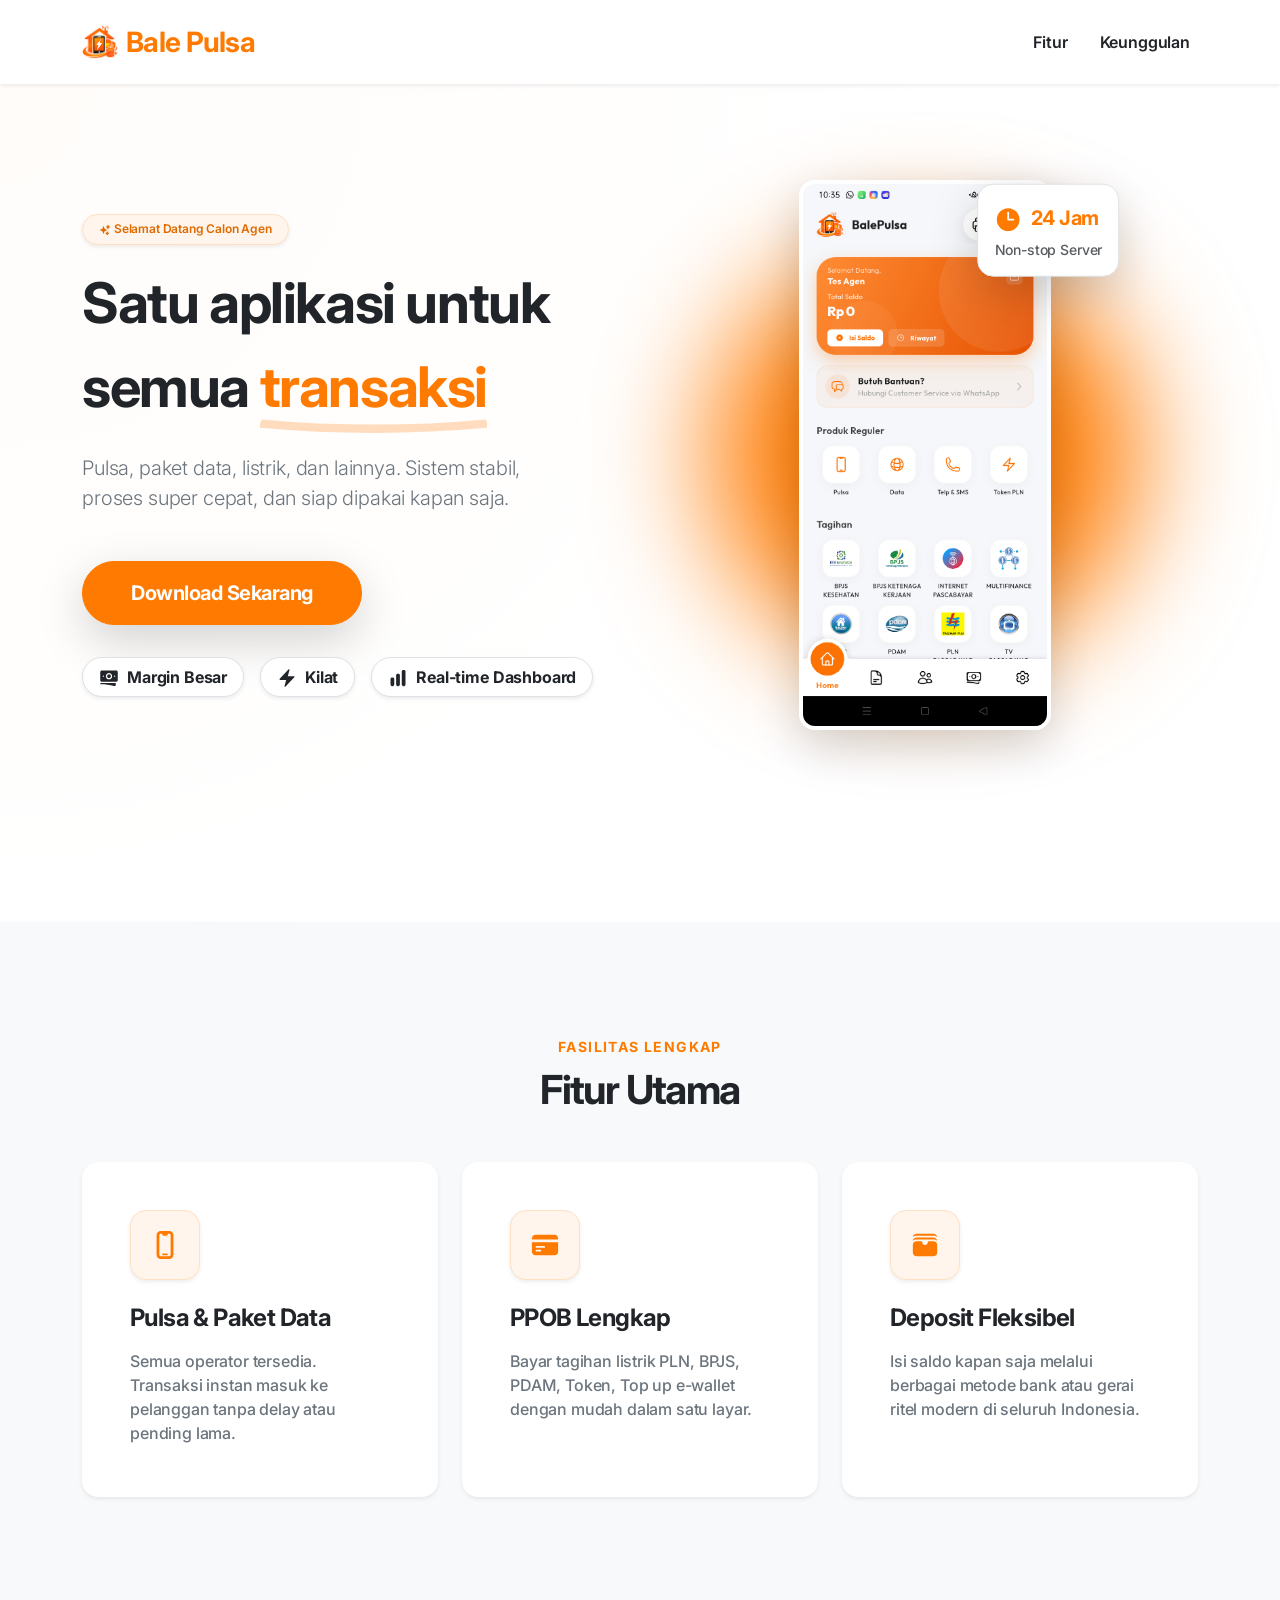
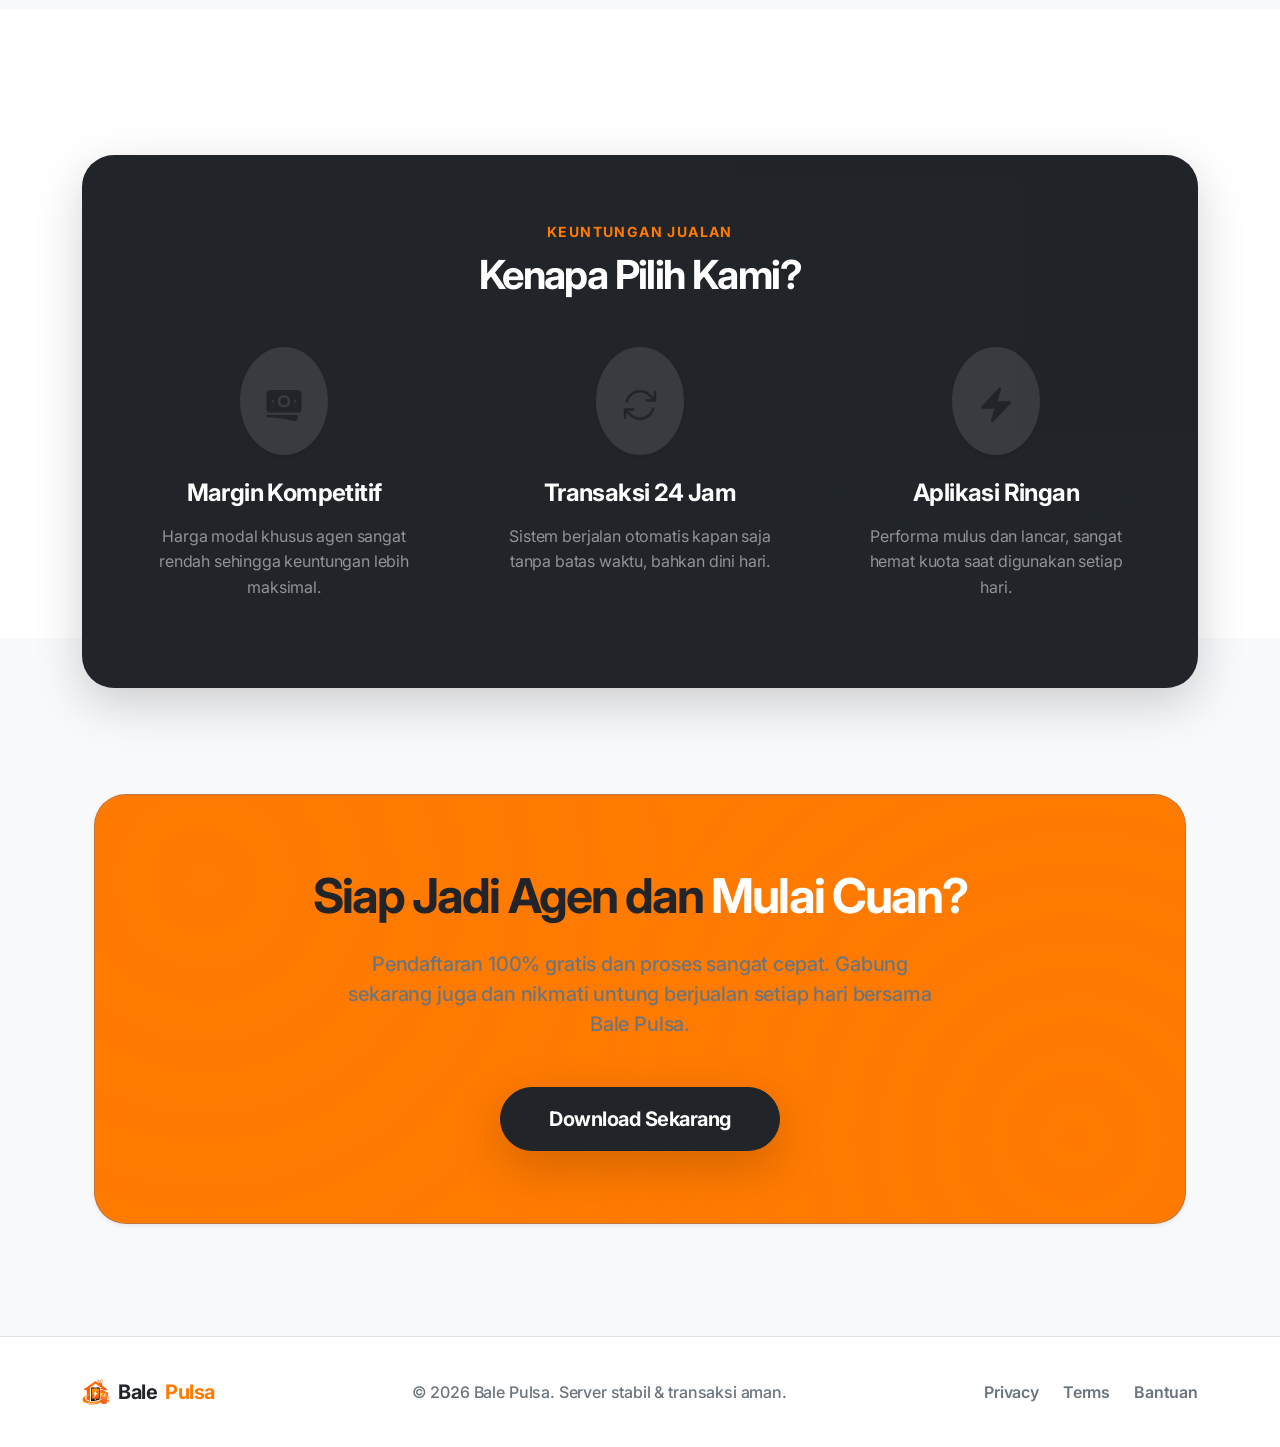
==== commit 6e22540b: "Add privacy policy for registration and update existing privacy policy details" ====
--- a/index.html
+++ b/index.html
@@ -79,7 +79,7 @@
                             </svg></span></h1>
                     <p class="lead text-secondary mb-5 pe-lg-5 text-balance">Pulsa, paket data, listrik, dan lainnya.
                         Sistem stabil, proses super cepat, dan siap dipakai kapan saja.</p>
-                    <a href="#daftar"
+                    <a href="https://play.google.com/store/apps/details?id=com.balepulsa.mobile"
                         class="btn btn-primary btn-lg px-5 py-3 rounded-pill fw-bold shadow-lg mb-4 hover-lift d-inline-block">Download
                         Sekarang</a>
 
@@ -316,8 +316,8 @@
                     <p class="lead text-secondary mb-5 max-w-lg mx-auto fw-medium" style="max-width: 600px;">Pendaftaran
                         100% gratis dan proses sangat cepat. Gabung sekarang juga dan nikmati untung berjualan setiap
                         hari bersama Bale Pulsa.</p>
-                    <a href="#"
-                        class="btn btn-primary btn-lg px-5 py-3 rounded-pill fw-bold shadow-lg hover-lift">Download
+                    <a href="https://play.google.com/store/apps/details?id=com.balepulsa.mobile"
+                        class="btn btn-dark btn-lg px-5 py-3 rounded-pill fw-bold shadow-lg hover-lift">Download
                         Sekarang</a>
                 </div>
             </div>
@@ -334,7 +334,7 @@
                 </div>
                 <p class="mb-0 fw-medium">© 2026 Bale Pulsa. Server stabil & transaksi aman.</p>
                 <div class="d-flex gap-4 mt-3 mt-md-0 fw-semibold">
-                    <a href="#" class="text-secondary hover-primary text-decoration-none transition-base">Privacy</a>
+                    <a href="privacy-policy.html" class="text-secondary hover-primary text-decoration-none transition-base">Privacy</a>
                     <a href="#" class="text-secondary hover-primary text-decoration-none transition-base">Terms</a>
                     <a href="#" class="text-secondary hover-primary text-decoration-none transition-base">Bantuan</a>
                 </div>
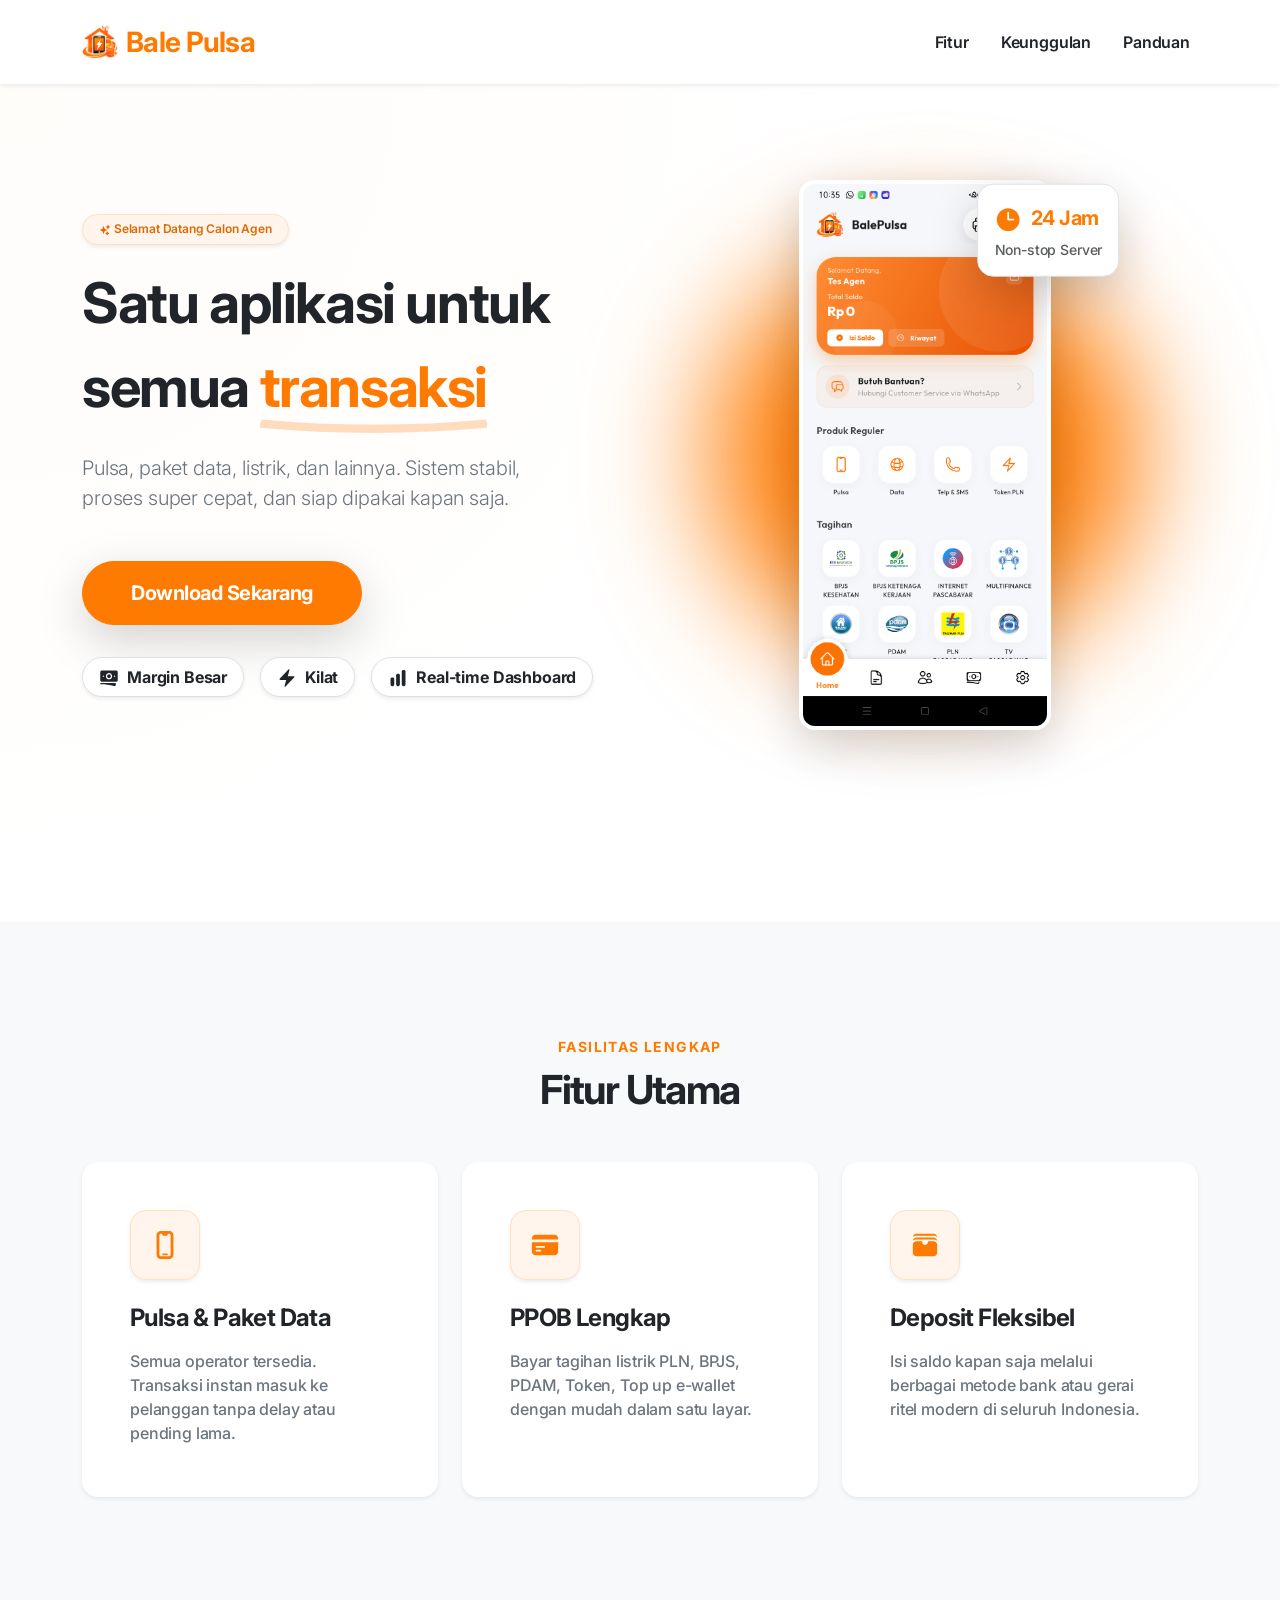
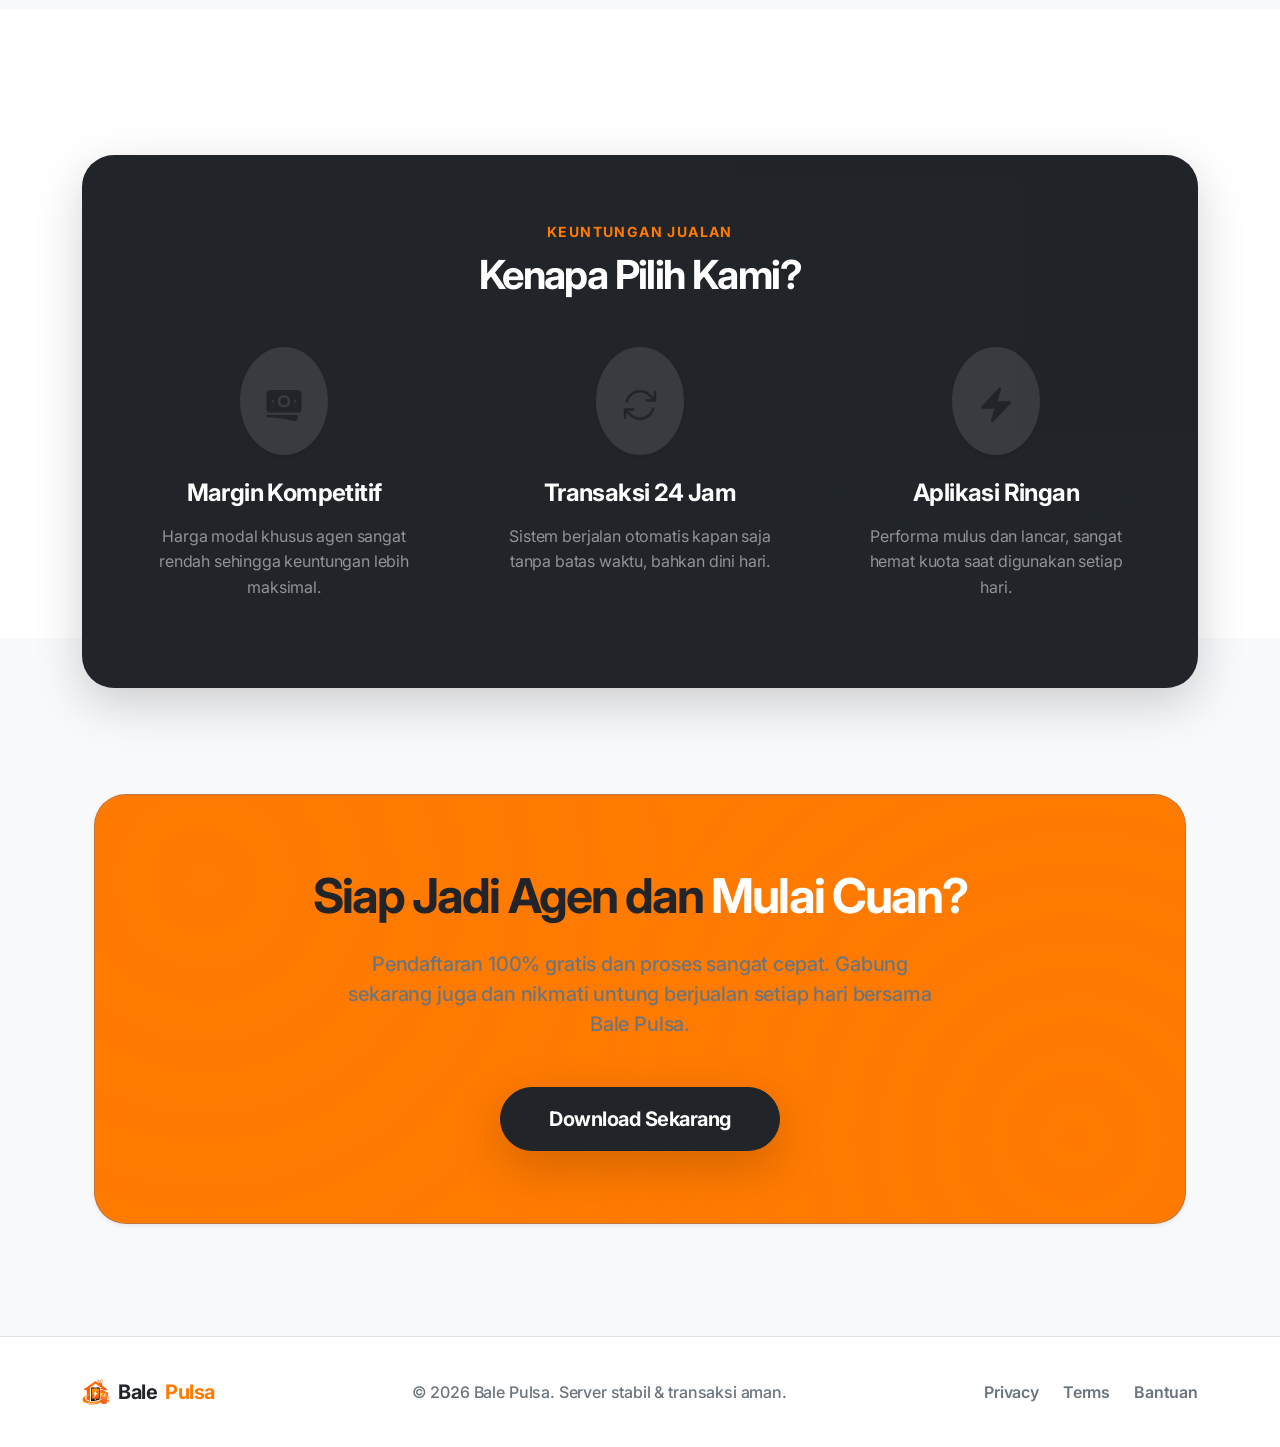
==== commit 1627b6c3: "panduan" ====
--- a/index.html
+++ b/index.html
@@ -40,7 +40,9 @@
                     <li class="nav-item">
                         <a class="nav-link fw-semibold text-dark hover-primary" href="#keunggulan">Keunggulan</a>
                     </li>
-
+                    <li class="nav-item">
+                        <a class="nav-link fw-semibold text-dark hover-primary" href="panduan.html">Panduan</a>
+                    </li>
                 </ul>
             </div>
         </div>
